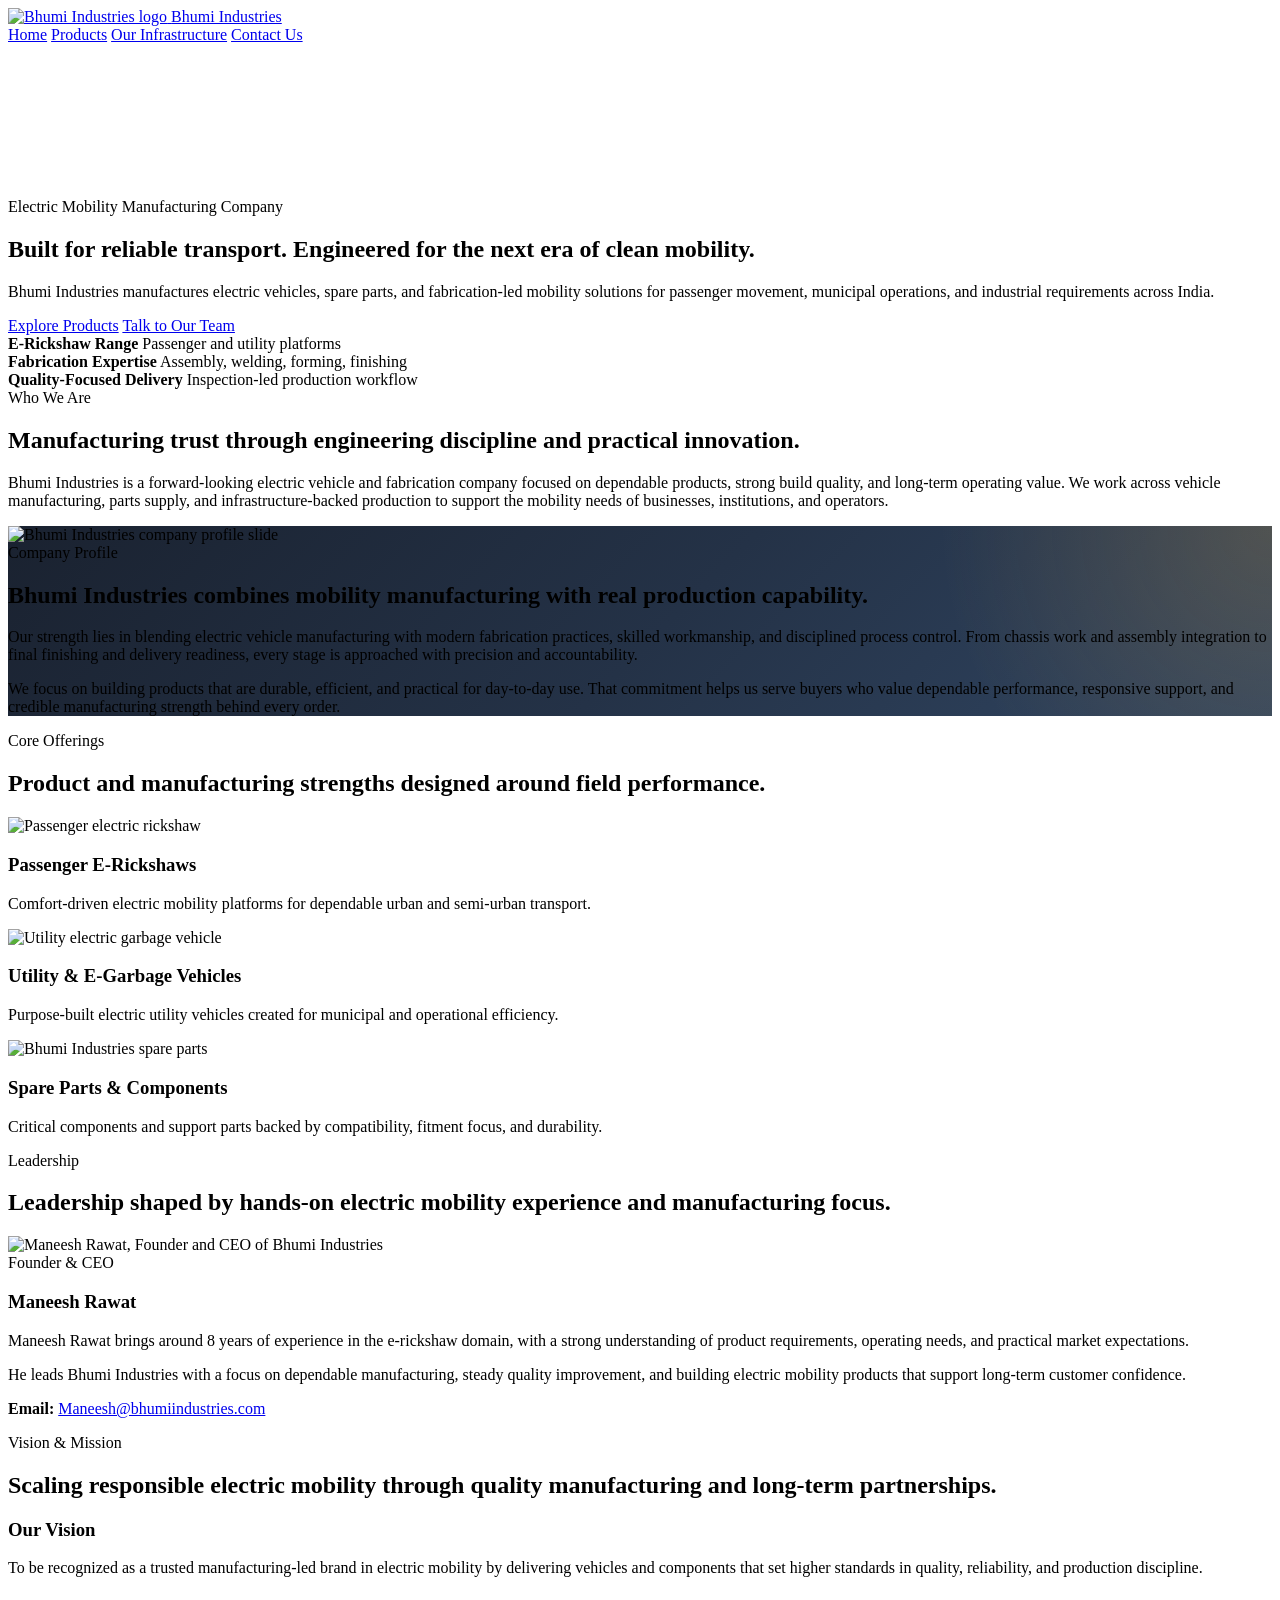
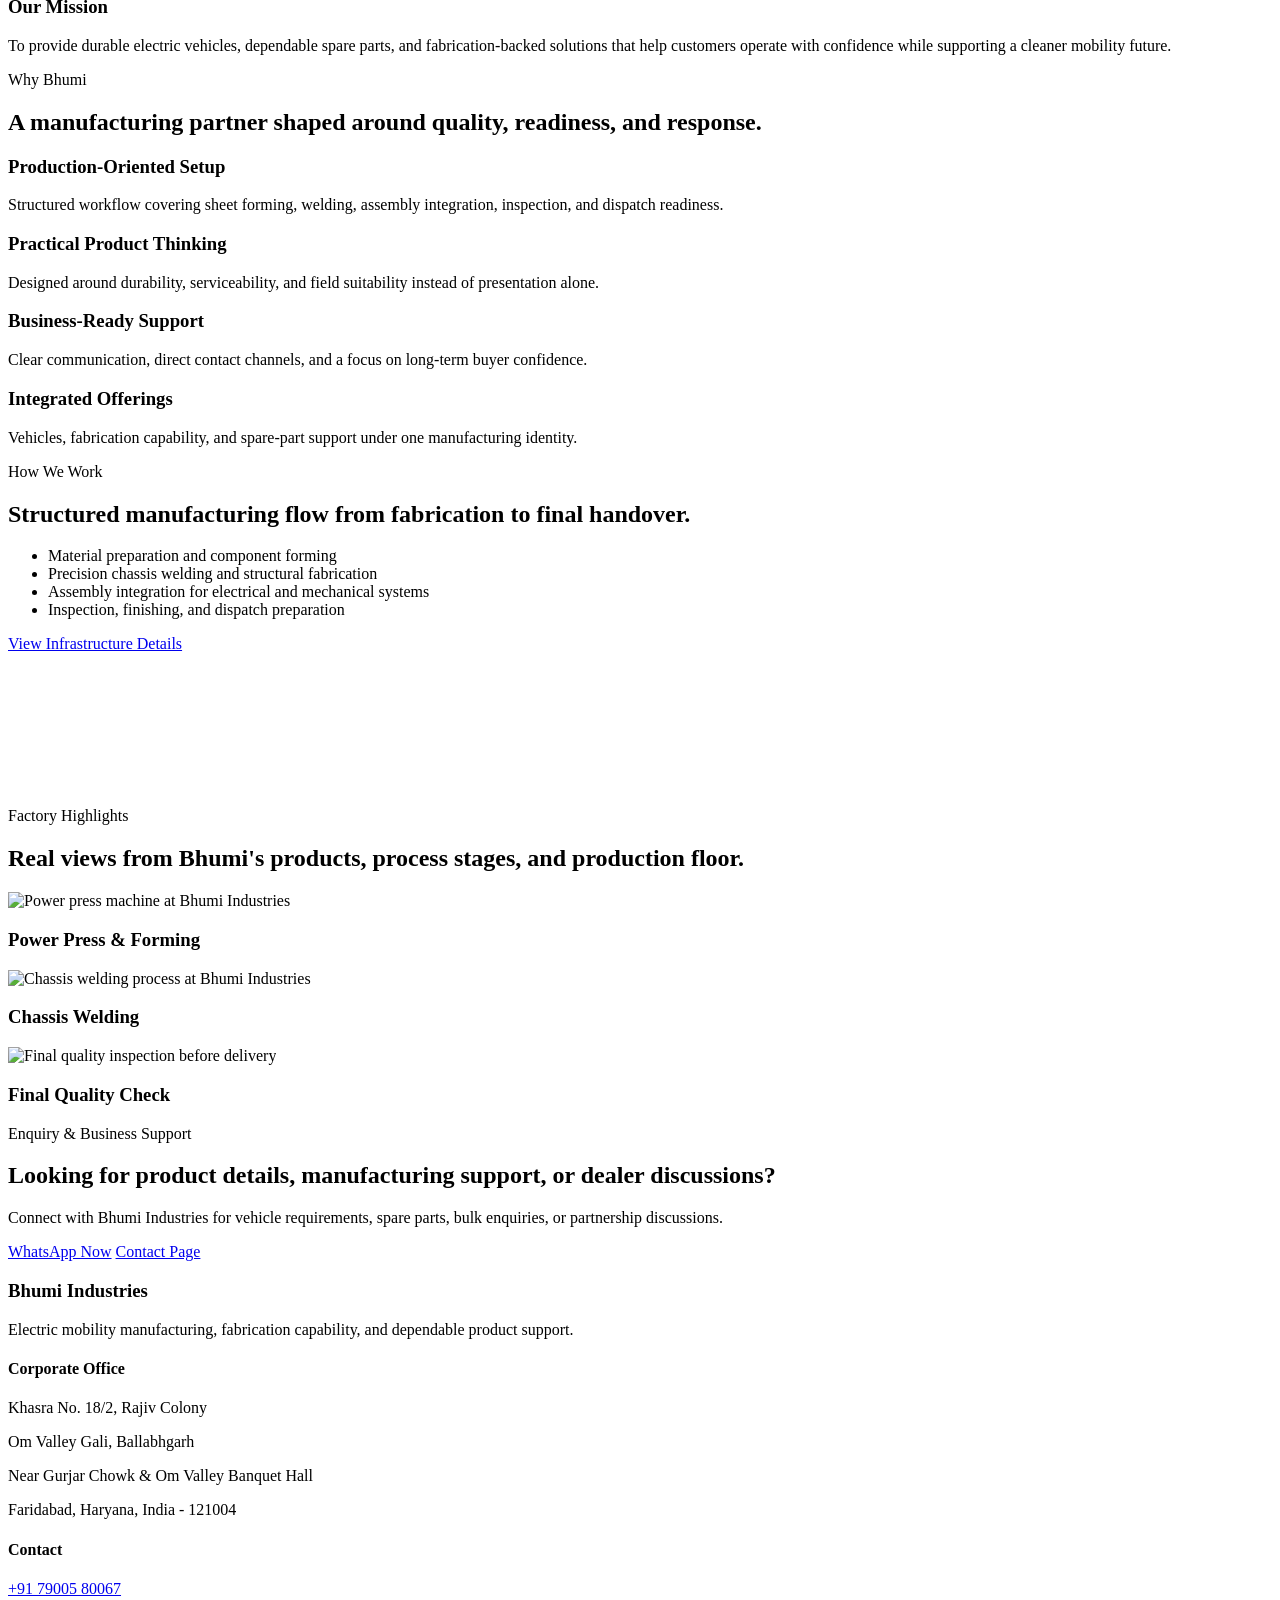
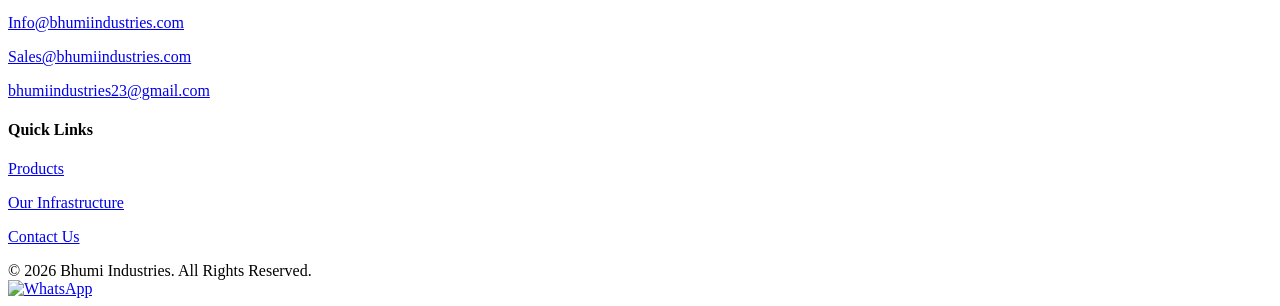
==== index.html @ a20eca70 "Add files via upload" ====
<!DOCTYPE html>
<html lang="en">
<head>
  <meta charset="UTF-8">
  <meta name="viewport" content="width=device-width, initial-scale=1.0">
  <meta name="description" content="Bhumi Industries manufactures electric vehicles, spare parts, fabricated assemblies, and mobility solutions backed by real production capability and infrastructure.">
  <title>Bhumi Industries | Electric Mobility & Manufacturing</title>
  <link rel="stylesheet" href="CSS/site.css">
</head>
<body>
  <header class="site-header">
    <div class="container nav-shell">
      <a class="brand" href="index.html">
        <img src="Images/logo.png" alt="Bhumi Industries logo">
        <span>Bhumi Industries</span>
      </a>
      <nav class="site-nav">
        <a class="active" href="index.html">Home</a>
        <a href="products.html">Products</a>
        <a href="Infrastructure.html">Our Infrastructure</a>
        <a href="contact.html">Contact Us</a>
      </nav>
    </div>
  </header>

  <main>
    <section class="hero-panel">
      <video class="hero-banner-video" autoplay muted loop playsinline>
        <source src="Videos/banner.mp4" type="video/mp4">
      </video>
      <div class="hero-overlay"></div>
      <div class="container hero-grid hero-grid-banner">
        <div class="hero-copy">
          <span class="eyebrow">Electric Mobility Manufacturing Company</span>
          <h1>Built for reliable transport. Engineered for the next era of clean mobility.</h1>
          <p>
            Bhumi Industries manufactures electric vehicles, spare parts, and fabrication-led mobility solutions for passenger movement, municipal operations, and industrial requirements across India.
          </p>
          <div class="hero-actions">
            <a class="btn btn-primary" href="products.html">Explore Products</a>
            <a class="btn btn-secondary" href="contact.html">Talk to Our Team</a>
          </div>
          <div class="stat-row">
            <div class="stat-card">
              <strong>E-Rickshaw Range</strong>
              <span>Passenger and utility platforms</span>
            </div>
            <div class="stat-card">
              <strong>Fabrication Expertise</strong>
              <span>Assembly, welding, forming, finishing</span>
            </div>
            <div class="stat-card">
              <strong>Quality-Focused Delivery</strong>
              <span>Inspection-led production workflow</span>
            </div>
          </div>
        </div>
      </div>
    </section>

    <section class="section offerings-section">
      <div class="container intro-strip">
        <div>
          <span class="eyebrow">Who We Are</span>
          <h2>Manufacturing trust through engineering discipline and practical innovation.</h2>
        </div>
        <p>
          Bhumi Industries is a forward-looking electric vehicle and fabrication company focused on dependable products, strong build quality, and long-term operating value. We work across vehicle manufacturing, parts supply, and infrastructure-backed production to support the mobility needs of businesses, institutions, and operators.
        </p>
      </div>
    </section>

    <section class="section company-profile-section" style="background: radial-gradient(circle at top right, rgba(242, 169, 44, 0.18), transparent 26%), linear-gradient(135deg, #1a2230 0%, #243247 52%, #304561 100%);">
      <div class="container">
        <div class="combined-profile-card">
          <div class="combined-profile-media">
            <img src="Spare parts and Others/COMPANY PROFILE/Bhumi industries Company profile/Slide1.png" alt="Bhumi Industries company profile slide">
          </div>
          <div class="combined-profile-content">
            <span class="eyebrow">Company Profile</span>
            <h2>Bhumi Industries combines mobility manufacturing with real production capability.</h2>
            <p>
              Our strength lies in blending electric vehicle manufacturing with modern fabrication practices, skilled workmanship, and disciplined process control. From chassis work and assembly integration to final finishing and delivery readiness, every stage is approached with precision and accountability.
            </p>
            <p>
              We focus on building products that are durable, efficient, and practical for day-to-day use. That commitment helps us serve buyers who value dependable performance, responsive support, and credible manufacturing strength behind every order.
            </p>
          </div>
        </div>
      </div>
    </section>

    <section class="section">
      <div class="container">
        <div class="section-heading">
          <span class="eyebrow">Core Offerings</span>
          <h2>Product and manufacturing strengths designed around field performance.</h2>
        </div>
        <div class="feature-grid three-up">
          <article class="feature-card">
            <img src="Images/erickshaw1.jpeg" alt="Passenger electric rickshaw">
            <h3>Passenger E-Rickshaws</h3>
            <p>Comfort-driven electric mobility platforms for dependable urban and semi-urban transport.</p>
          </article>
          <article class="feature-card">
            <img src="Images/garbage.jpeg" alt="Utility electric garbage vehicle">
            <h3>Utility &amp; E-Garbage Vehicles</h3>
            <p>Purpose-built electric utility vehicles created for municipal and operational efficiency.</p>
          </article>
          <article class="feature-card">
            <img src="Images/parts.jpeg" alt="Bhumi Industries spare parts">
            <h3>Spare Parts &amp; Components</h3>
            <p>Critical components and support parts backed by compatibility, fitment focus, and durability.</p>
          </article>
        </div>
      </div>
    </section>

    <section class="section leadership-section">
      <div class="container">
        <div class="section-heading narrow">
          <span class="eyebrow">Leadership</span>
          <h2>Leadership shaped by hands-on electric mobility experience and manufacturing focus.</h2>
        </div>
        <article class="leader-card">
          <div class="leader-photo">
            <img src="Photos/maneesh-rawat.jpeg" alt="Maneesh Rawat, Founder and CEO of Bhumi Industries">
          </div>
          <div class="leader-content">
            <span class="eyebrow">Founder &amp; CEO</span>
            <h3>Maneesh Rawat</h3>
            <p>Maneesh Rawat brings around 8 years of experience in the e-rickshaw domain, with a strong understanding of product requirements, operating needs, and practical market expectations.</p>
            <p>He leads Bhumi Industries with a focus on dependable manufacturing, steady quality improvement, and building electric mobility products that support long-term customer confidence.</p>
              <p><strong>Email:</strong> <a href="mailto:Maneesh@bhumiindustries.com">Maneesh@bhumiindustries.com</a></p>
          </div>
        </article>
      </div>
    </section>

    <section class="section dark-band">
      <div class="container">
        <div class="section-heading narrow light">
          <span class="eyebrow">Vision &amp; Mission</span>
          <h2>Scaling responsible electric mobility through quality manufacturing and long-term partnerships.</h2>
        </div>
        <div class="dual-card-grid">
          <article class="info-card light-card">
            <h3>Our Vision</h3>
            <p>To be recognized as a trusted manufacturing-led brand in electric mobility by delivering vehicles and components that set higher standards in quality, reliability, and production discipline.</p>
          </article>
          <article class="info-card light-card">
            <h3>Our Mission</h3>
            <p>To provide durable electric vehicles, dependable spare parts, and fabrication-backed solutions that help customers operate with confidence while supporting a cleaner mobility future.</p>
          </article>
        </div>
      </div>
    </section>

    <section class="section soft why-bhumi-section">
      <div class="container">
        <div class="section-heading">
          <span class="eyebrow">Why Bhumi</span>
          <h2>A manufacturing partner shaped around quality, readiness, and response.</h2>
        </div>
        <div class="feature-grid">
          <article class="info-card">
            <h3>Production-Oriented Setup</h3>
            <p>Structured workflow covering sheet forming, welding, assembly integration, inspection, and dispatch readiness.</p>
          </article>
          <article class="info-card">
            <h3>Practical Product Thinking</h3>
            <p>Designed around durability, serviceability, and field suitability instead of presentation alone.</p>
          </article>
          <article class="info-card">
            <h3>Business-Ready Support</h3>
            <p>Clear communication, direct contact channels, and a focus on long-term buyer confidence.</p>
          </article>
          <article class="info-card">
            <h3>Integrated Offerings</h3>
            <p>Vehicles, fabrication capability, and spare-part support under one manufacturing identity.</p>
          </article>
        </div>
      </div>
    </section>

    <section class="section workflow-section">
      <div class="container process-shell">
        <div class="content-card">
          <span class="eyebrow">How We Work</span>
          <h2>Structured manufacturing flow from fabrication to final handover.</h2>
          <ul class="process-list">
            <li>Material preparation and component forming</li>
            <li>Precision chassis welding and structural fabrication</li>
            <li>Assembly integration for electrical and mechanical systems</li>
            <li>Inspection, finishing, and dispatch preparation</li>
          </ul>
          <a class="text-link" href="Infrastructure.html">View Infrastructure Details</a>
        </div>
        <div class="media-card">
          <video autoplay muted loop playsinline>
            <source src="Videos/factory.mp4" type="video/mp4">
          </video>
        </div>
      </div>
    </section>

    <section class="section soft factory-highlights-section">
      <div class="container">
        <div class="section-heading">
          <span class="eyebrow">Factory Highlights</span>
          <h2>Real views from Bhumi's products, process stages, and production floor.</h2>
        </div>
        <div class="feature-grid three-up">
          <article class="feature-card media-only-card">
            <img src="Images/Power Press.PNG" alt="Power press machine at Bhumi Industries">
            <h3>Power Press &amp; Forming</h3>
          </article>
          <article class="feature-card media-only-card">
            <img src="Images/Chassis Welding1.png" alt="Chassis welding process at Bhumi Industries">
            <h3>Chassis Welding</h3>
          </article>
          <article class="feature-card media-only-card">
            <img src="Images/Final Quality check before delivery.PNG" alt="Final quality inspection before delivery">
            <h3>Final Quality Check</h3>
          </article>
        </div>
      </div>
    </section>

    <section class="section cta-panel">
      <div class="container cta-shell">
        <div>
          <span class="eyebrow">Enquiry &amp; Business Support</span>
          <h2>Looking for product details, manufacturing support, or dealer discussions?</h2>
          <p>Connect with Bhumi Industries for vehicle requirements, spare parts, bulk enquiries, or partnership discussions.</p>
        </div>
        <div class="cta-actions">
          <a class="btn btn-primary" href="https://api.whatsapp.com/send?phone=917900580067" target="_blank">WhatsApp Now</a>
          <a class="btn btn-secondary" href="contact.html">Contact Page</a>
        </div>
      </div>
    </section>
  </main>

  <footer class="site-footer">
    <div class="container footer-grid">
      <div>
        <h3>Bhumi Industries</h3>
        <p>Electric mobility manufacturing, fabrication capability, and dependable product support.</p>
      </div>
      <div>
        <h4>Corporate Office</h4>
        <p>Khasra No. 18/2, Rajiv Colony</p>
        <p>Om Valley Gali, Ballabhgarh</p>
        <p>Near Gurjar Chowk &amp; Om Valley Banquet Hall</p>
        <p>Faridabad, Haryana, India - 121004</p>
      </div>
      <div>
        <h4>Contact</h4>
        <p><a href="tel:+917900580067">+91 79005 80067</a></p>
        <p><a href="mailto:Info@bhumiindustries.com">Info@bhumiindustries.com</a></p>
        <p><a href="mailto:Sales@bhumiindustries.com">Sales@bhumiindustries.com</a></p>
        <p><a href="mailto:bhumiindustries23@gmail.com">bhumiindustries23@gmail.com</a></p>
      </div>
      <div>
        <h4>Quick Links</h4>
        <p><a href="products.html">Products</a></p>
        <p><a href="Infrastructure.html">Our Infrastructure</a></p>
        <p><a href="contact.html">Contact Us</a></p>
      </div>
    </div>
    <div class="footer-bottom">&copy; 2026 Bhumi Industries. All Rights Reserved.</div>
  </footer>

  <a href="https://api.whatsapp.com/send?phone=917900580067" class="whatsapp-float" target="_blank">
    <img src="Images/whatsapp_icon.png" alt="WhatsApp">
  </a>
</body>
</html>
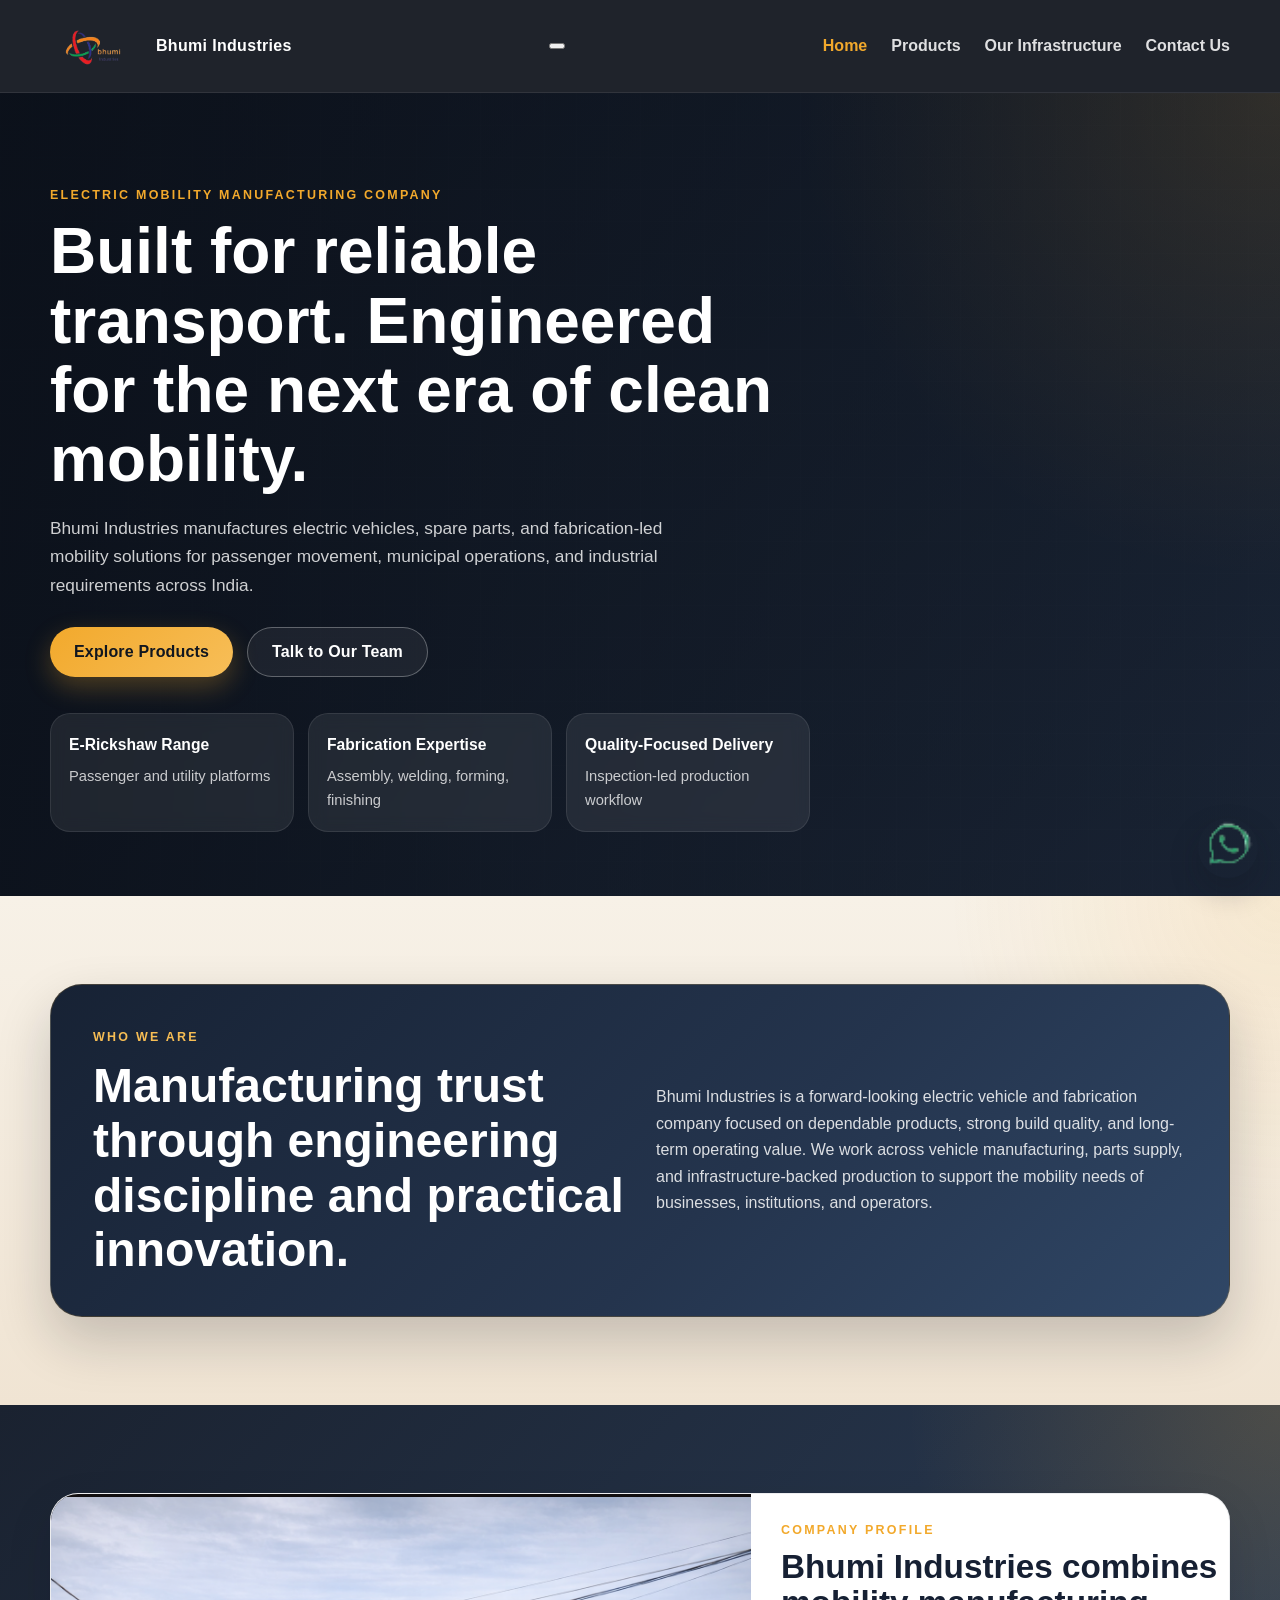
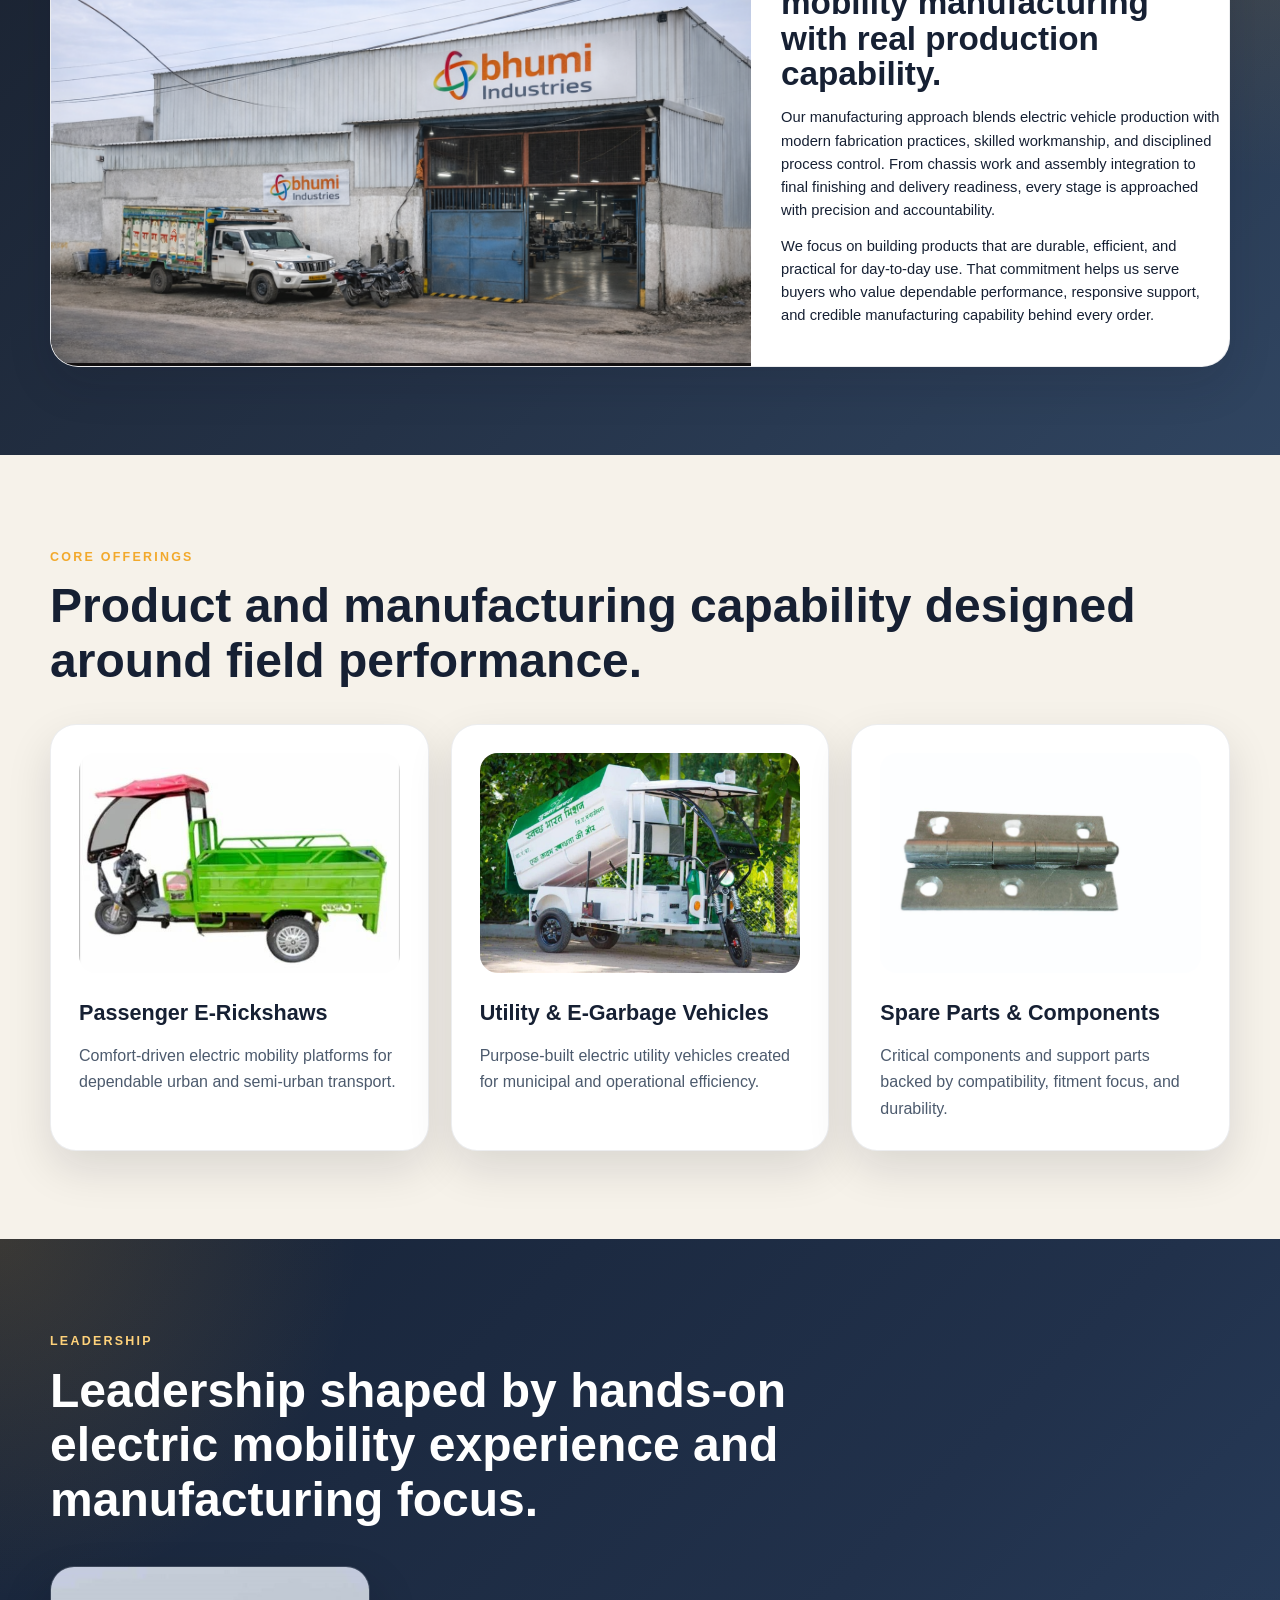
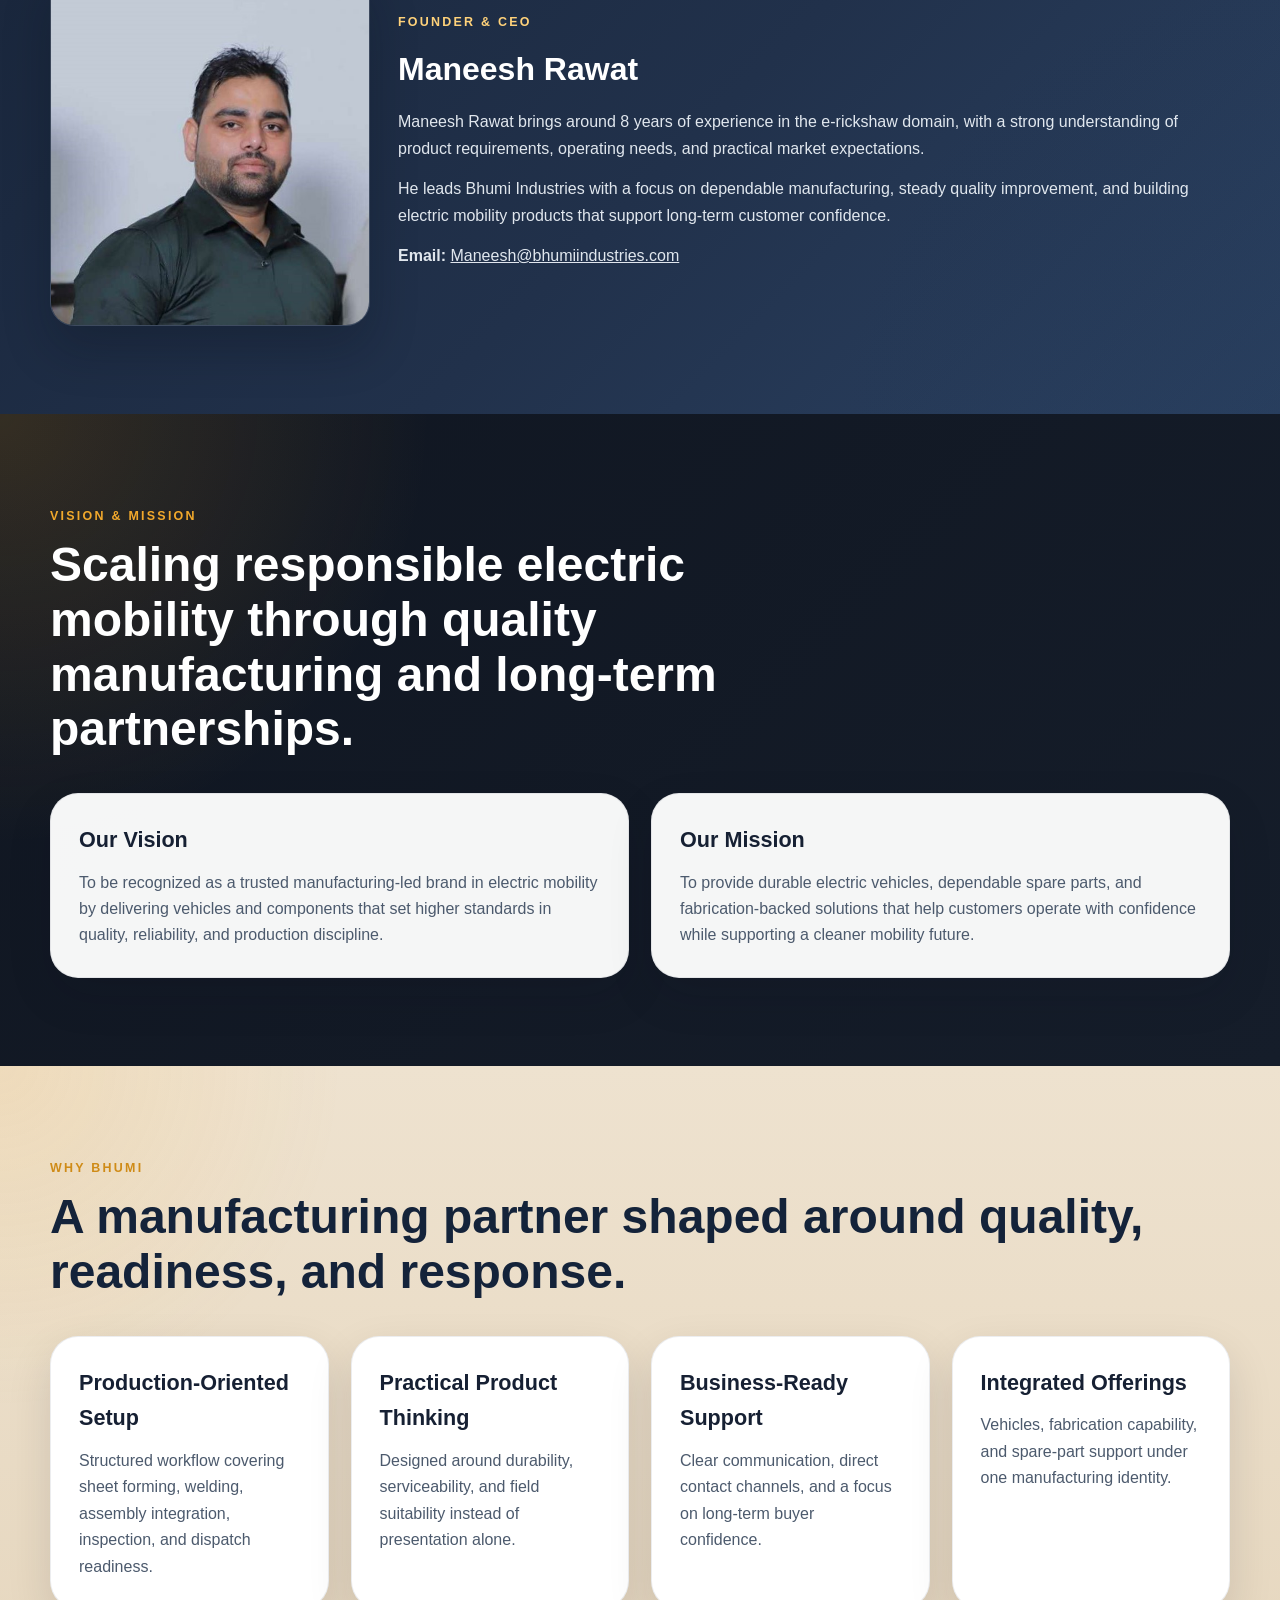
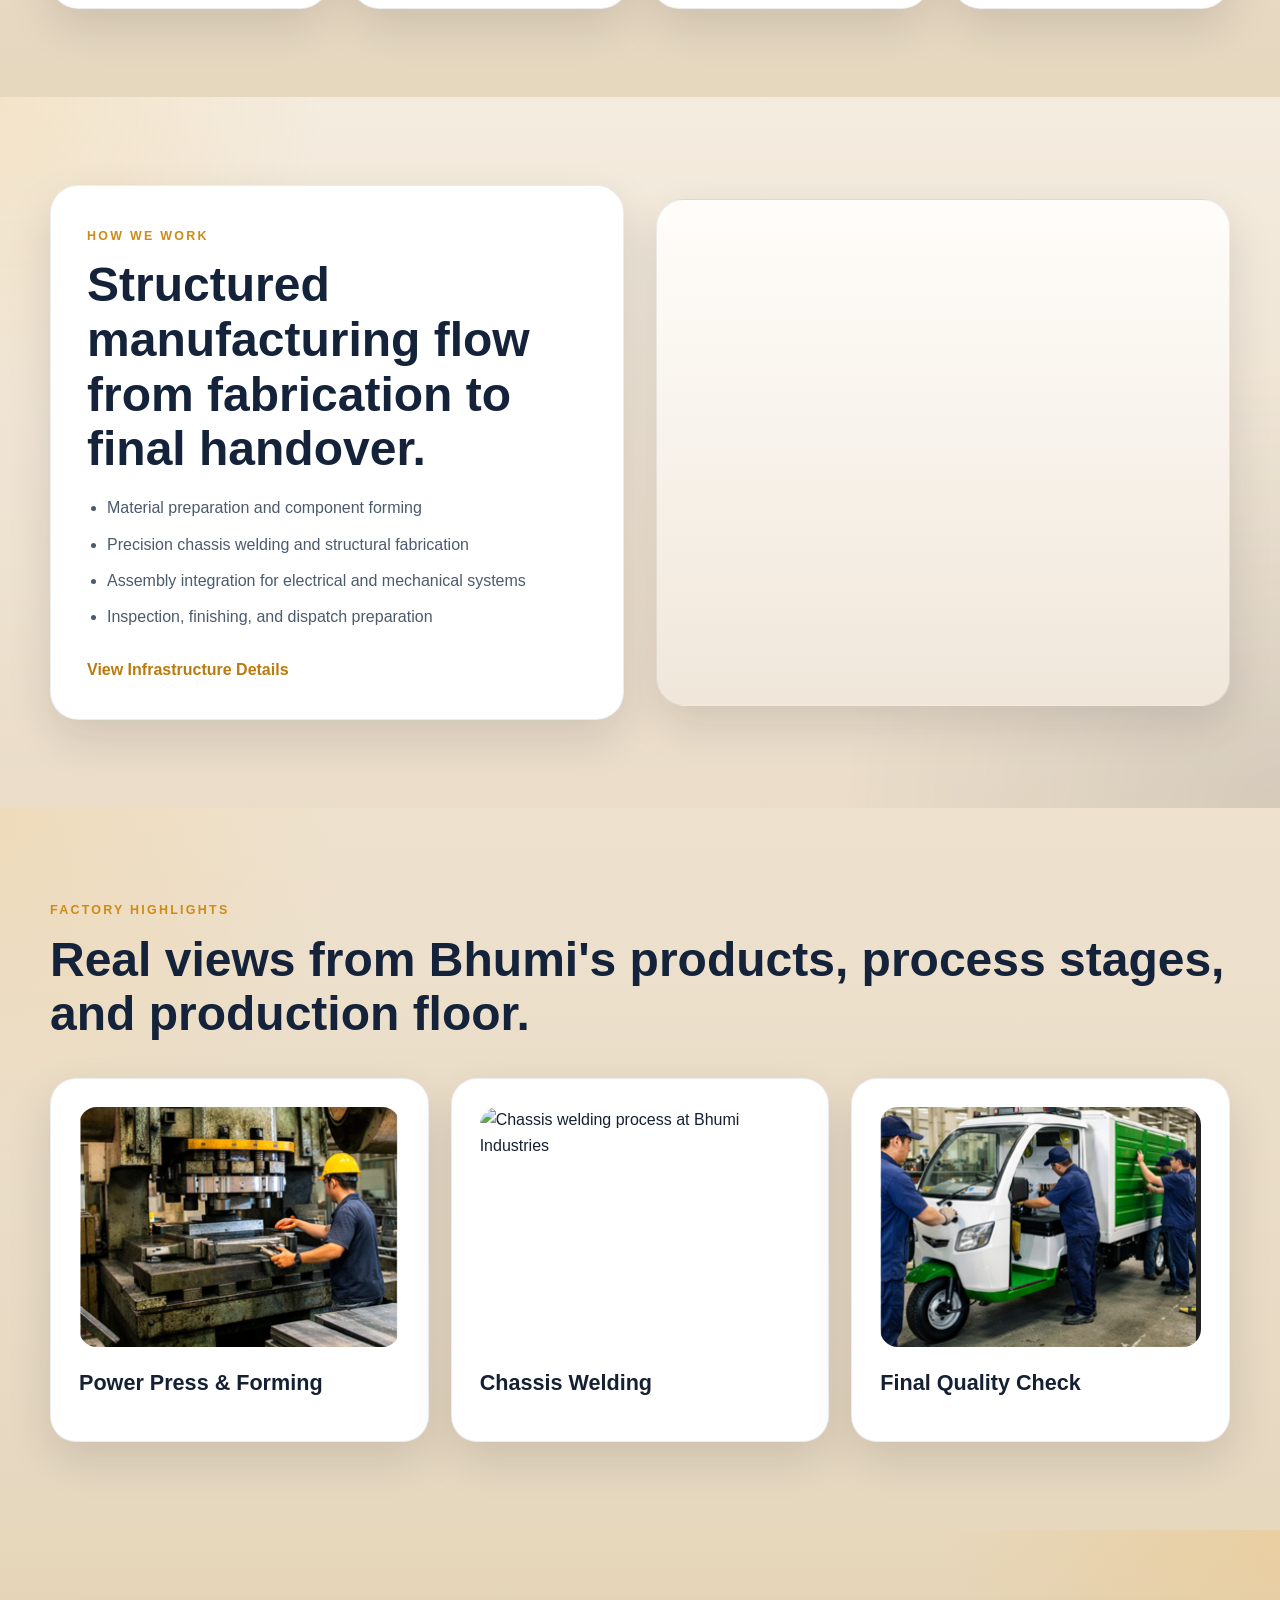
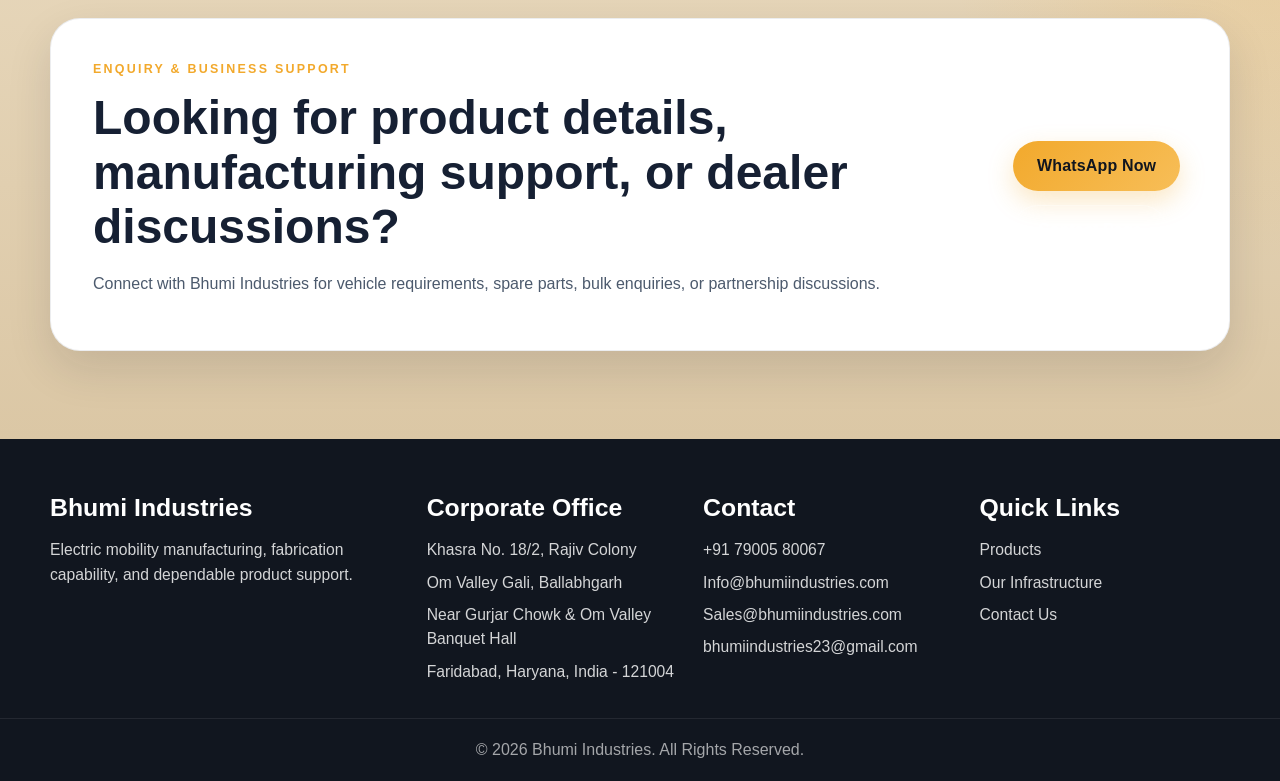
==== commit 5a89da28: "Update index.html Trigger fresh Pages deploy" ====
--- a/index.html
+++ b/index.html
@@ -6,6 +6,7 @@
   <meta name="description" content="Bhumi Industries manufactures electric vehicles, spare parts, fabricated assemblies, and mobility solutions backed by real production capability and infrastructure.">
   <title>Bhumi Industries | Electric Mobility & Manufacturing</title>
   <link rel="stylesheet" href="CSS/site.css">
+  <script src="JS/main.js" defer></script>
 </head>
 <body>
   <header class="site-header">
@@ -14,6 +15,11 @@
         <img src="Images/logo.png" alt="Bhumi Industries logo">
         <span>Bhumi Industries</span>
       </a>
+      <button class="nav-toggle" type="button" aria-label="Toggle navigation" aria-expanded="false" data-nav-toggle>
+        <span></span>
+        <span></span>
+        <span></span>
+      </button>
       <nav class="site-nav">
         <a class="active" href="index.html">Home</a>
         <a href="products.html">Products</a>
@@ -80,10 +86,10 @@
             <span class="eyebrow">Company Profile</span>
             <h2>Bhumi Industries combines mobility manufacturing with real production capability.</h2>
             <p>
-              Our strength lies in blending electric vehicle manufacturing with modern fabrication practices, skilled workmanship, and disciplined process control. From chassis work and assembly integration to final finishing and delivery readiness, every stage is approached with precision and accountability.
+              Our manufacturing approach blends electric vehicle production with modern fabrication practices, skilled workmanship, and disciplined process control. From chassis work and assembly integration to final finishing and delivery readiness, every stage is approached with precision and accountability.
             </p>
             <p>
-              We focus on building products that are durable, efficient, and practical for day-to-day use. That commitment helps us serve buyers who value dependable performance, responsive support, and credible manufacturing strength behind every order.
+              We focus on building products that are durable, efficient, and practical for day-to-day use. That commitment helps us serve buyers who value dependable performance, responsive support, and credible manufacturing capability behind every order.
             </p>
           </div>
         </div>
@@ -94,9 +100,9 @@
       <div class="container">
         <div class="section-heading">
           <span class="eyebrow">Core Offerings</span>
-          <h2>Product and manufacturing strengths designed around field performance.</h2>
-        </div>
-        <div class="feature-grid three-up">
+          <h2>Product and manufacturing capability designed around field performance.</h2>
+        </div>
+        <div class="feature-grid three-up" data-lightbox>
           <article class="feature-card">
             <img src="Images/erickshaw1.jpeg" alt="Passenger electric rickshaw">
             <h3>Passenger E-Rickshaws</h3>
@@ -210,7 +216,7 @@
           <span class="eyebrow">Factory Highlights</span>
           <h2>Real views from Bhumi's products, process stages, and production floor.</h2>
         </div>
-        <div class="feature-grid three-up">
+        <div class="feature-grid three-up" data-lightbox>
           <article class="feature-card media-only-card">
             <img src="Images/Power Press.PNG" alt="Power press machine at Bhumi Industries">
             <h3>Power Press &amp; Forming</h3>
@@ -242,6 +248,7 @@
     </section>
   </main>
 
+  
   <footer class="site-footer">
     <div class="container footer-grid">
       <div>
--- a/CSS/site.css
+++ b/CSS/site.css
@@ -0,0 +1,1444 @@
+:root {
+  --bg: #f6f2ea;
+  --surface: #ffffff;
+  --surface-soft: #efe6d8;
+  --ink: #162033;
+  --text: #4c5a6d;
+  --line: rgba(22, 32, 51, 0.08);
+  --brand: #f2a92c;
+  --brand-deep: #bb7a0d;
+  --dark: #11161f;
+  --shadow: 0 18px 45px rgba(15, 20, 32, 0.12);
+}
+
+* {
+  box-sizing: border-box;
+}
+
+html {
+  scroll-behavior: smooth;
+}
+
+body {
+  margin: 0;
+  font-family: "Segoe UI", Arial, sans-serif;
+  background: var(--bg);
+  color: var(--ink);
+  line-height: 1.65;
+}
+
+img {
+  max-width: 100%;
+  display: block;
+}
+
+a {
+  color: inherit;
+}
+
+.container {
+  width: min(1180px, calc(100% - 32px));
+  margin: 0 auto;
+}
+
+.site-header {
+  position: sticky;
+  top: 0;
+  z-index: 50;
+  background: rgba(17, 22, 31, 0.94);
+  backdrop-filter: blur(12px);
+  border-bottom: 1px solid rgba(255, 255, 255, 0.08);
+}
+
+.nav-shell {
+  display: flex;
+  align-items: center;
+  justify-content: space-between;
+  min-height: 92px;
+  gap: 24px;
+}
+
+.brand {
+  display: flex;
+  align-items: center;
+  gap: 14px;
+  text-decoration: none;
+  color: #fff;
+  font-weight: 700;
+  letter-spacing: 0.02em;
+}
+
+.brand img {
+  width: 92px;
+  height: auto;
+}
+
+.site-nav {
+  display: flex;
+  flex-wrap: wrap;
+  gap: 24px;
+}
+
+.site-nav a {
+  text-decoration: none;
+  color: rgba(255, 255, 255, 0.86);
+  font-weight: 600;
+  transition: color 0.2s ease;
+}
+
+.site-nav a:hover,
+.site-nav a.active {
+  color: var(--brand);
+}
+
+.hero-panel,
+.page-hero {
+  position: relative;
+  overflow: hidden;
+  background:
+    radial-gradient(circle at top right, rgba(242, 169, 44, 0.22), transparent 32%),
+    linear-gradient(135deg, #121926 0%, #1c2738 55%, #243248 100%);
+  color: #fff;
+}
+
+.hero-banner-video {
+  position: absolute;
+  inset: 0;
+  width: 100%;
+  height: 100%;
+  object-fit: cover;
+}
+
+.hero-overlay {
+  position: absolute;
+  inset: 0;
+  background: linear-gradient(90deg, rgba(10, 15, 24, 0.82) 0%, rgba(10, 15, 24, 0.58) 42%, rgba(10, 15, 24, 0.42) 100%);
+  z-index: 0;
+}
+
+.hero-panel::before,
+.page-hero::before {
+  content: "";
+  position: absolute;
+  inset: 0;
+  background:
+    linear-gradient(90deg, rgba(255, 255, 255, 0.04) 1px, transparent 1px),
+    linear-gradient(rgba(255, 255, 255, 0.04) 1px, transparent 1px);
+  background-size: 32px 32px;
+  opacity: 0.3;
+}
+
+.hero-grid,
+.page-hero-shell {
+  position: relative;
+  z-index: 1;
+}
+
+.hero-grid {
+  min-height: 720px;
+  padding: 88px 0 64px;
+  display: grid;
+  grid-template-columns: 1.1fr 0.9fr;
+  align-items: center;
+  gap: 48px;
+}
+
+.hero-grid-banner {
+  grid-template-columns: minmax(0, 760px);
+}
+
+.hero-copy h1,
+.page-hero h1 {
+  margin: 10px 0 20px;
+  font-size: clamp(2.4rem, 5vw, 4.3rem);
+  line-height: 1.08;
+}
+
+.hero-copy {
+  position: relative;
+  z-index: 2;
+}
+
+.hero-copy p,
+.page-hero p {
+  max-width: 670px;
+  font-size: 1.08rem;
+  color: rgba(255, 255, 255, 0.8);
+}
+
+.hero-visual {
+  justify-self: end;
+  width: min(100%, 500px);
+}
+
+.hero-actions,
+.cta-actions {
+  display: flex;
+  flex-wrap: wrap;
+  gap: 14px;
+  margin-top: 28px;
+}
+
+.btn {
+  display: inline-flex;
+  align-items: center;
+  justify-content: center;
+  min-height: 50px;
+  padding: 0 24px;
+  border-radius: 999px;
+  text-decoration: none;
+  font-weight: 700;
+  letter-spacing: 0.01em;
+  transition: transform 0.2s ease, box-shadow 0.2s ease;
+}
+
+.btn:hover {
+  transform: translateY(-2px);
+}
+
+.btn-primary {
+  background: linear-gradient(135deg, var(--brand) 0%, #f7be58 100%);
+  color: #11161f;
+  box-shadow: 0 10px 26px rgba(242, 169, 44, 0.28);
+}
+
+.btn-secondary {
+  border: 1px solid rgba(255, 255, 255, 0.3);
+  color: #fff;
+  background: rgba(255, 255, 255, 0.06);
+}
+
+.eyebrow {
+  display: inline-block;
+  font-size: 0.78rem;
+  letter-spacing: 0.18em;
+  text-transform: uppercase;
+  color: var(--brand);
+  font-weight: 800;
+}
+
+.stat-row {
+  display: grid;
+  grid-template-columns: repeat(3, 1fr);
+  gap: 14px;
+  margin-top: 36px;
+}
+
+.stat-card {
+  padding: 18px;
+  border-radius: 20px;
+  background: rgba(255, 255, 255, 0.08);
+  border: 1px solid rgba(255, 255, 255, 0.09);
+  backdrop-filter: blur(8px);
+  transition: transform 0.28s ease, box-shadow 0.28s ease, border-color 0.28s ease, background 0.28s ease;
+}
+
+.stat-card strong,
+.stat-card span {
+  display: block;
+}
+
+.stat-card strong {
+  margin-bottom: 6px;
+  font-size: 0.98rem;
+}
+
+.stat-card span {
+  color: rgba(255, 255, 255, 0.76);
+  font-size: 0.92rem;
+}
+
+.stat-card:hover {
+  transform: translateY(-10px) scale(1.02);
+  background: rgba(255, 255, 255, 0.14);
+  border-color: rgba(242, 169, 44, 0.45);
+  box-shadow: 0 18px 34px rgba(0, 0, 0, 0.24);
+}
+
+.section {
+  padding: 88px 0;
+}
+
+.section.soft {
+  background:
+    radial-gradient(circle at top left, rgba(242, 169, 44, 0.12), transparent 24%),
+    linear-gradient(180deg, #eee2cf 0%, #e6d7bf 100%);
+}
+
+.company-profile-section {
+  background:
+    radial-gradient(circle at top right, rgba(242, 169, 44, 0.18), transparent 26%),
+    linear-gradient(135deg, #1a2230 0%, #243247 52%, #304561 100%);
+}
+
+.infrastructure-overview-band {
+  background:
+    radial-gradient(circle at top left, rgba(242, 169, 44, 0.18), transparent 26%),
+    radial-gradient(circle at bottom right, rgba(22, 32, 51, 0.14), transparent 34%),
+    linear-gradient(180deg, #efe1c8 0%, #e7d6b9 100%);
+}
+
+.leadership-section {
+  background:
+    radial-gradient(circle at top left, rgba(242, 169, 44, 0.16), transparent 24%),
+    radial-gradient(circle at bottom right, rgba(27, 45, 71, 0.18), transparent 30%),
+    linear-gradient(135deg, #172337 0%, #21314b 58%, #2b4263 100%);
+}
+
+.leadership-section .section-heading .eyebrow {
+  color: #ffd27a;
+}
+
+.leadership-section .section-heading h2 {
+  color: #ffffff;
+}
+
+.leadership-section .section-heading {
+  margin-bottom: 30px;
+}
+
+.offerings-section {
+  background:
+    radial-gradient(circle at top right, rgba(242, 169, 44, 0.12), transparent 24%),
+    linear-gradient(180deg, #f7f1e7 0%, #f0e4d3 100%);
+}
+
+.why-bhumi-section {
+  background:
+    radial-gradient(circle at top left, rgba(33, 49, 75, 0.08), transparent 28%),
+    radial-gradient(circle at bottom right, rgba(242, 169, 44, 0.14), transparent 30%),
+    linear-gradient(180deg, #eadcc6 0%, #e1cfb3 100%);
+}
+
+.workflow-section {
+  background:
+    radial-gradient(circle at top left, rgba(242, 169, 44, 0.12), transparent 22%),
+    radial-gradient(circle at bottom right, rgba(27, 45, 71, 0.1), transparent 30%),
+    linear-gradient(180deg, #f4ecdf 0%, #eadcc8 100%);
+}
+
+.factory-highlights-section {
+  background:
+    radial-gradient(circle at top right, rgba(242, 169, 44, 0.14), transparent 24%),
+    radial-gradient(circle at bottom left, rgba(20, 32, 51, 0.1), transparent 26%),
+    linear-gradient(180deg, #e6d7bf 0%, #dbc8aa 100%);
+}
+
+.cta-panel {
+  background:
+    radial-gradient(circle at top right, rgba(242, 169, 44, 0.18), transparent 24%),
+    linear-gradient(180deg, #e7d7bb 0%, #dbc7a5 100%);
+}
+
+.offerings-section .section-heading h2,
+.why-bhumi-section .section-heading h2,
+.workflow-section .content-card h2,
+.factory-highlights-section .section-heading h2 {
+  color: #14233a;
+}
+
+.offerings-section .section-heading .eyebrow,
+.why-bhumi-section .section-heading .eyebrow,
+.factory-highlights-section .section-heading .eyebrow,
+.workflow-section .content-card .eyebrow {
+  color: #cf8b17;
+}
+
+.product-directory-section {
+  padding-top: 56px;
+  padding-bottom: 34px;
+}
+
+.catalog-bar {
+  display: flex;
+  align-items: center;
+  justify-content: space-between;
+  gap: 22px;
+  padding: 28px 30px;
+  border-radius: 28px;
+  background: var(--surface);
+  border: 1px solid var(--line);
+  box-shadow: var(--shadow);
+}
+
+.catalog-actions {
+  display: flex;
+  align-items: center;
+  gap: 14px;
+  flex-wrap: wrap;
+}
+
+.catalog-select {
+  min-width: 260px;
+  min-height: 50px;
+  padding: 0 16px;
+  border-radius: 999px;
+  border: 1px solid rgba(22, 32, 51, 0.15);
+  background: #fff;
+  color: var(--ink);
+  font: inherit;
+}
+
+.section-heading {
+  margin-bottom: 36px;
+}
+
+.section-heading.narrow {
+  max-width: 820px;
+}
+
+.section-heading.light h2,
+.section-heading.light p {
+  color: #fff;
+}
+
+.section h2 {
+  margin: 10px 0 0;
+  font-size: clamp(2rem, 4vw, 3rem);
+  line-height: 1.14;
+}
+
+.intro-strip,
+.split-card,
+.process-shell,
+.contact-grid {
+  display: grid;
+  grid-template-columns: 1fr 1fr;
+  gap: 32px;
+  align-items: center;
+}
+
+.intro-strip {
+  padding: 38px 42px;
+  border-radius: 32px;
+  background: linear-gradient(135deg, #172234 0%, #24344d 58%, #304766 100%);
+  box-shadow: 0 24px 54px rgba(16, 22, 31, 0.2);
+  border: 1px solid rgba(242, 169, 44, 0.18);
+}
+
+.intro-strip p {
+  color: rgba(255, 255, 255, 0.84);
+}
+
+.intro-strip h2 {
+  color: #ffffff;
+}
+
+.intro-strip .eyebrow {
+  color: #f6bd54;
+}
+
+.content-card,
+.media-card,
+.info-card,
+.showcase-card,
+.contact-card,
+.combined-profile-card {
+  border-radius: 28px;
+  background: var(--surface);
+  border: 1px solid var(--line);
+  box-shadow: var(--shadow);
+  overflow: hidden;
+  transition: transform 0.28s ease, box-shadow 0.28s ease, border-color 0.28s ease;
+}
+
+.content-card,
+.contact-card {
+  padding: 36px;
+}
+
+.infrastructure-intro-card {
+  max-width: 980px;
+  margin: 0 auto;
+  background:
+    radial-gradient(circle at top right, rgba(242, 169, 44, 0.18), transparent 24%),
+    linear-gradient(135deg, #142033 0%, #1d2d45 56%, #243754 100%);
+  border: 1px solid rgba(242, 169, 44, 0.24);
+  box-shadow: 0 28px 58px rgba(12, 18, 28, 0.2);
+}
+
+.infrastructure-intro-card .eyebrow {
+  color: #ffcf6b;
+  font-weight: 900;
+}
+
+.infrastructure-intro-card h2 {
+  color: #ffffff;
+  text-shadow: 0 2px 10px rgba(0, 0, 0, 0.18);
+  font-weight: 800;
+}
+
+.infrastructure-intro-card p {
+  color: #f8fbff;
+  font-weight: 500;
+  text-shadow: 0 1px 6px rgba(0, 0, 0, 0.12);
+}
+
+.combined-profile-card {
+  display: grid;
+  grid-template-columns: minmax(700px, 1.4fr) minmax(500px, 1fr);
+  align-items: stretch;
+  max-width: 1380px;
+  margin: 0 auto;
+}
+
+.combined-profile-media {
+  padding: 0;
+  background: #120f10;
+  display: flex;
+  align-items: center;
+  justify-content: center;
+}
+
+.combined-profile-media img {
+  width: 100%;
+  height: 100%;
+  min-height: 100%;
+  border-radius: 0;
+  object-fit: contain;
+  object-position: center;
+  transition: transform 0.5s ease;
+}
+
+.combined-profile-content {
+  padding: 26px 30px;
+  display: flex;
+  flex-direction: column;
+  justify-content: flex-start;
+  height: 100%;
+}
+
+.combined-profile-card {
+  min-height: 430px;
+}
+
+.combined-profile-content .eyebrow {
+  margin-bottom: 8px;
+}
+
+.combined-profile-content h2 {
+  margin: 0 0 14px;
+  font-size: clamp(1.75rem, 2.6vw, 2.7rem);
+  line-height: 1.08;
+}
+
+.combined-profile-content p {
+  margin: 0 0 12px;
+  font-size: 0.92rem;
+  line-height: 1.58;
+}
+
+.media-card {
+  padding: 18px;
+  background: linear-gradient(180deg, #fffdfa 0%, #f0e7da 100%);
+}
+
+.media-card img,
+.media-card video {
+  width: 100%;
+  height: 460px;
+  min-height: 460px;
+  border-radius: 20px;
+  object-fit: cover;
+  transition: transform 0.5s ease;
+}
+
+.split-card {
+  grid-template-columns: minmax(320px, 1fr) minmax(420px, 1fr);
+  align-items: stretch;
+}
+
+.split-card .media-card,
+.split-card .content-card {
+  height: 100%;
+}
+
+.split-card .content-card {
+  display: flex;
+  flex-direction: column;
+  justify-content: center;
+}
+
+.feature-grid {
+  display: grid;
+  grid-template-columns: repeat(4, 1fr);
+  gap: 22px;
+}
+
+.feature-grid.three-up {
+  grid-template-columns: repeat(3, 1fr);
+}
+
+.feature-card {
+  display: flex;
+  flex-direction: column;
+  height: 100%;
+  padding: 28px;
+  border-radius: 26px;
+  background: var(--surface);
+  border: 1px solid var(--line);
+  box-shadow: var(--shadow);
+  overflow: hidden;
+  transition: transform 0.28s ease, box-shadow 0.28s ease, border-color 0.28s ease;
+}
+
+.feature-card img {
+  width: 100%;
+  max-width: none;
+  height: 220px;
+  margin-bottom: 22px;
+  border-radius: 18px;
+  object-fit: cover;
+  transition: transform 0.5s ease;
+}
+
+.media-only-card img,
+.media-only-card video {
+  width: 100%;
+  max-width: none;
+  height: 240px;
+  margin-bottom: 18px;
+  border-radius: 18px;
+  object-fit: cover;
+  transition: transform 0.5s ease;
+}
+
+.feature-card h3,
+.info-card h3,
+.showcase-card h3,
+.contact-card h2 {
+  margin: 0 0 12px;
+  font-size: 1.35rem;
+}
+
+.feature-card p,
+.info-card p,
+.showcase-card p,
+.content-card p,
+.contact-card p {
+  margin: 0;
+  color: var(--text);
+}
+
+.info-card {
+  padding: 28px;
+}
+
+.dark-band {
+  background:
+    radial-gradient(circle at top left, rgba(242, 169, 44, 0.16), transparent 30%),
+    linear-gradient(135deg, #101621 0%, #151d2a 100%);
+}
+
+.dual-card-grid {
+  display: grid;
+  grid-template-columns: repeat(2, 1fr);
+  gap: 22px;
+}
+
+.light-card {
+  background: rgba(255, 255, 255, 0.96);
+}
+
+.process-list,
+.showcase-card ul,
+.contact-list {
+  margin: 18px 0 0;
+  padding-left: 20px;
+  color: var(--text);
+}
+
+.process-list li,
+.showcase-card li,
+.contact-list li {
+  margin-bottom: 10px;
+}
+
+.text-link {
+  display: inline-block;
+  margin-top: 16px;
+  color: var(--brand-deep);
+  font-weight: 700;
+  text-decoration: none;
+}
+
+.product-showcase {
+  display: grid;
+  gap: 22px;
+}
+
+.detail-grid {
+  display: grid;
+  gap: 18px;
+}
+
+.detail-card {
+  border-radius: 28px;
+  background: var(--surface);
+  border: 1px solid var(--line);
+  box-shadow: var(--shadow);
+  overflow: hidden;
+}
+
+.detail-card summary {
+  list-style: none;
+  display: grid;
+  grid-template-columns: 240px 1fr;
+  gap: 24px;
+  align-items: center;
+  padding: 24px;
+  cursor: pointer;
+}
+
+.detail-card summary::-webkit-details-marker {
+  display: none;
+}
+
+.detail-card summary img,
+.detail-card summary video {
+  width: 100%;
+  height: 180px;
+  border-radius: 18px;
+  object-fit: cover;
+}
+
+.detail-card summary h3 {
+  margin: 0 0 10px;
+  font-size: 1.5rem;
+}
+
+.detail-card summary p {
+  margin: 0;
+  color: var(--text);
+}
+
+.detail-body {
+  padding: 0 24px 24px 288px;
+}
+
+.detail-body ul {
+  margin: 0;
+  padding-left: 18px;
+  color: var(--text);
+}
+
+.detail-body li + li {
+  margin-top: 8px;
+}
+
+.gallery-grid {
+  display: grid;
+  grid-template-columns: repeat(4, 1fr);
+  gap: 20px;
+}
+
+.gallery-grid.compact {
+  grid-template-columns: repeat(4, 1fr);
+}
+
+.gallery-card {
+  border-radius: 24px;
+  background: var(--surface);
+  border: 1px solid var(--line);
+  box-shadow: var(--shadow);
+  overflow: hidden;
+  transition: transform 0.28s ease, box-shadow 0.28s ease, border-color 0.28s ease;
+}
+
+.gallery-card img,
+.gallery-card video {
+  width: 100%;
+  height: 220px;
+  display: block;
+  object-fit: cover;
+  transition: transform 0.5s ease;
+}
+
+.gallery-card h3 {
+  margin: 0;
+  padding: 16px 18px 18px;
+  font-size: 1rem;
+}
+
+.category-card {
+  display: flex;
+  flex-direction: column;
+  height: 100%;
+}
+
+.category-card-body {
+  padding: 18px 18px 22px;
+}
+
+.category-card-body h3 {
+  padding: 0;
+  margin: 0 0 10px;
+  font-size: 1.2rem;
+}
+
+.category-card-body p {
+  margin: 0 0 12px;
+  color: var(--text);
+}
+
+.gallery-card:hover {
+  transform: translateY(-8px);
+  border-color: rgba(242, 169, 44, 0.35);
+  box-shadow: 0 24px 54px rgba(15, 20, 32, 0.18);
+}
+
+.gallery-card:hover img,
+.gallery-card:hover video {
+  transform: scale(1.05);
+}
+
+.infra-machine-grid {
+  display: grid;
+  grid-template-columns: repeat(4, 1fr);
+  gap: 22px;
+  align-items: start;
+}
+
+.machine-card {
+  display: flex;
+  flex-direction: column;
+  padding: 24px;
+  min-height: 520px;
+  border-radius: 28px;
+  background: var(--surface);
+  border: 1px solid var(--line);
+  box-shadow: var(--shadow);
+  align-self: start;
+  transition: transform 0.28s ease, box-shadow 0.28s ease, border-color 0.28s ease;
+}
+
+.machine-card img {
+  width: 100%;
+  height: 210px;
+  margin-bottom: 18px;
+  border-radius: 20px;
+  object-fit: cover;
+  transition: transform 0.5s ease;
+}
+
+.machine-card h3 {
+  margin: 0 0 12px;
+  font-size: 1.28rem;
+}
+
+.machine-card p {
+  margin: 0;
+  color: var(--text);
+}
+
+.machine-card .machine-points {
+  margin-top: auto;
+}
+
+.machine-points {
+  max-height: 0;
+  overflow: hidden;
+  opacity: 0;
+  margin-top: 0;
+  transition: max-height 0.32s ease, opacity 0.24s ease, margin-top 0.24s ease;
+}
+
+.machine-points ul {
+  margin: 0;
+  padding-left: 18px;
+  color: var(--text);
+}
+
+.machine-points li + li {
+  margin-top: 8px;
+}
+
+.machine-card:hover .machine-points,
+.machine-card:focus-within .machine-points,
+.machine-card.is-active .machine-points {
+  max-height: 220px;
+  opacity: 1;
+  margin-top: 18px;
+}
+
+.machine-card:hover,
+.facility-detail-card:hover {
+  transform: translateY(-8px);
+  border-color: rgba(242, 169, 44, 0.35);
+  box-shadow: 0 24px 54px rgba(15, 20, 32, 0.18);
+}
+
+.machine-card:hover img,
+.facility-detail-card:hover img {
+  transform: scale(1.05);
+}
+
+.facility-detail-grid {
+  display: grid;
+  grid-template-columns: repeat(2, 1fr);
+  gap: 22px;
+}
+
+.facility-detail-card {
+  display: grid;
+  grid-template-columns: 260px 1fr;
+  gap: 24px;
+  align-items: center;
+  padding: 22px;
+  border-radius: 28px;
+  background: var(--surface);
+  border: 1px solid var(--line);
+  box-shadow: var(--shadow);
+  transition: transform 0.28s ease, box-shadow 0.28s ease, border-color 0.28s ease;
+}
+
+.facility-detail-card img {
+  width: 100%;
+  height: 220px;
+  border-radius: 20px;
+  object-fit: cover;
+  transition: transform 0.5s ease;
+}
+
+.facility-detail-card h3 {
+  margin: 0 0 10px;
+  font-size: 1.36rem;
+}
+
+.facility-detail-card p {
+  margin: 0;
+  color: var(--text);
+}
+
+.leader-card {
+  display: grid;
+  grid-template-columns: 320px 1fr;
+  gap: 28px;
+  align-items: center;
+  padding: 8px 0 0;
+  background: transparent !important;
+  border: 0 !important;
+  box-shadow: none !important;
+  border-radius: 0 !important;
+}
+
+.leader-photo img {
+  width: 100%;
+  height: 360px;
+  border-radius: 24px;
+  object-fit: cover;
+  border: 1px solid rgba(255, 255, 255, 0.14);
+  box-shadow: 0 24px 48px rgba(8, 13, 22, 0.24);
+  transition: transform 0.5s ease;
+}
+
+.leader-content .eyebrow {
+  color: #ffd27a;
+}
+
+.leader-content h3 {
+  margin: 8px 0 14px;
+  font-size: 2rem;
+  color: #ffffff;
+}
+
+.leader-content p {
+  margin: 0 0 14px;
+  color: rgba(241, 246, 252, 0.92);
+}
+
+.leader-card:hover img {
+  transform: scale(1.04);
+}
+
+.category-cluster + .category-cluster {
+  margin-top: 38px;
+}
+
+.mini-heading {
+  margin-bottom: 18px;
+}
+
+.mini-heading h3 {
+  margin: 0 0 6px;
+  font-size: 1.35rem;
+}
+
+.mini-heading p {
+  margin: 0;
+  color: var(--text);
+}
+
+.showcase-card {
+  display: grid;
+  grid-template-columns: 280px 1fr;
+  gap: 28px;
+  padding: 26px;
+}
+
+.showcase-card img {
+  width: 100%;
+  height: 100%;
+  min-height: 250px;
+  border-radius: 20px;
+  background: linear-gradient(180deg, #faf5ea 0%, #eee3cf 100%);
+  object-fit: cover;
+  transition: transform 0.5s ease;
+}
+
+.cta-shell {
+  display: flex;
+  align-items: center;
+  justify-content: space-between;
+  gap: 26px;
+  padding: 36px 42px;
+  background: var(--surface);
+  border-radius: 30px;
+  border: 1px solid var(--line);
+  box-shadow: var(--shadow);
+}
+
+.cta-shell p {
+  color: var(--text);
+}
+
+.site-footer {
+  background: #11161f;
+  color: rgba(255, 255, 255, 0.82);
+  padding-top: 54px;
+}
+
+.footer-grid {
+  display: grid;
+  grid-template-columns: 1.4fr 1fr 1fr 1fr;
+  gap: 26px;
+}
+
+.site-footer h3,
+.site-footer h4 {
+  color: #fff;
+  margin-top: 0;
+  margin-bottom: 16px;
+  font-size: 1.55rem;
+  line-height: 1.2;
+}
+
+.site-footer a {
+  color: rgba(255, 255, 255, 0.82);
+  text-decoration: none;
+}
+
+.site-footer p {
+  margin: 0 0 8px;
+  line-height: 1.55;
+  font-size: 0.98rem;
+}
+
+.site-footer p:last-child {
+  margin-bottom: 0;
+}
+
+.footer-bottom {
+  margin-top: 34px;
+  padding: 18px 16px;
+  text-align: center;
+  border-top: 1px solid rgba(255, 255, 255, 0.08);
+  color: rgba(255, 255, 255, 0.62);
+}
+
+.whatsapp-float {
+  position: fixed;
+  right: 22px;
+  bottom: 22px;
+  z-index: 60;
+}
+
+.whatsapp-float img {
+  width: 60px;
+  height: 60px;
+  border-radius: 50%;
+  box-shadow: 0 14px 30px rgba(17, 22, 31, 0.24);
+}
+
+.page-hero-shell {
+  min-height: 380px;
+  display: flex;
+  align-items: center;
+  padding: 84px 0 56px;
+}
+
+.page-hero-products {
+  background:
+    radial-gradient(circle at top right, rgba(242, 169, 44, 0.2), transparent 30%),
+    linear-gradient(135deg, #141b29 0%, #1d2d43 100%);
+}
+
+.page-hero-infra {
+  background:
+    radial-gradient(circle at top right, rgba(242, 169, 44, 0.2), transparent 30%),
+    linear-gradient(135deg, #15181f 0%, #26313b 100%);
+}
+
+.page-hero-contact {
+  background:
+    radial-gradient(circle at top right, rgba(242, 169, 44, 0.2), transparent 30%),
+    linear-gradient(135deg, #13202a 0%, #213b45 100%);
+}
+
+.contact-visual {
+  padding: 0;
+  overflow: hidden;
+  background: linear-gradient(180deg, #fff7ea 0%, #efe5d8 100%);
+}
+
+.contact-visual img {
+  width: 100%;
+  height: 100%;
+  min-height: 100%;
+  object-fit: cover;
+  transition: transform 0.5s ease;
+}
+
+.map-card {
+  padding: 32px;
+}
+
+.map-frame {
+  margin-top: 18px;
+  border-radius: 22px;
+  overflow: hidden;
+  border: 1px solid var(--line);
+  box-shadow: var(--shadow);
+  background: #dfe6ee;
+}
+
+.map-frame iframe {
+  width: 100%;
+  height: 420px;
+  border: 0;
+  display: block;
+}
+
+.media-frame {
+  padding: 16px;
+  border-radius: 28px;
+  background: rgba(255, 255, 255, 0.06);
+  border: 1px solid rgba(255, 255, 255, 0.12);
+  box-shadow: var(--shadow);
+}
+
+.media-frame video {
+  width: 100%;
+  min-height: 420px;
+  border-radius: 20px;
+  display: block;
+  object-fit: cover;
+  transition: transform 0.5s ease;
+}
+
+.media-only-card img,
+.media-only-card video {
+  width: 100%;
+  max-width: none;
+  height: 240px;
+  margin-bottom: 18px;
+  border-radius: 18px;
+  object-fit: cover;
+  transition: transform 0.5s ease;
+}
+
+.content-card:hover,
+.media-card:hover,
+.info-card:hover,
+.feature-card:hover,
+.showcase-card:hover,
+.contact-card:hover,
+.media-frame:hover {
+  transform: translateY(-8px);
+  border-color: rgba(242, 169, 44, 0.35);
+  box-shadow: 0 24px 54px rgba(15, 20, 32, 0.18);
+}
+
+.media-card:hover img,
+.media-card:hover video,
+.feature-card:hover img,
+.feature-card:hover video,
+.showcase-card:hover img,
+.contact-card:hover img,
+.combined-profile-card:hover img,
+.media-frame:hover video {
+  transform: scale(1.05);
+}
+
+.feature-card h3,
+.info-card h3,
+.showcase-card h3,
+.contact-card h2,
+.content-card h2 {
+  transition: transform 0.28s ease, color 0.28s ease;
+}
+
+.content-card:hover h2,
+.info-card:hover h3,
+.feature-card:hover h3,
+.showcase-card:hover h3,
+.contact-card:hover h2,
+.combined-profile-card:hover h2 {
+  transform: translateY(-2px);
+  color: var(--brand-deep);
+}
+
+@media (max-width: 980px) {
+  .hero-grid,
+  .intro-strip,
+  .split-card,
+  .process-shell,
+  .contact-grid,
+  .combined-profile-card {
+    grid-template-columns: 1fr;
+  }
+
+  .catalog-bar,
+  .detail-card summary {
+    display: grid;
+    grid-template-columns: 1fr;
+    align-items: flex-start;
+  }
+
+  .cta-shell {
+    flex-direction: column;
+    align-items: flex-start;
+  }
+
+  .hero-grid {
+    min-height: auto;
+    padding: 72px 0 54px;
+  }
+
+  .hero-grid-banner {
+    grid-template-columns: 1fr;
+  }
+
+  .hero-visual {
+    justify-self: start;
+    width: min(100%, 420px);
+  }
+
+  .feature-grid,
+  .feature-grid.three-up,
+  .footer-grid,
+  .dual-card-grid,
+  .stat-row,
+  .gallery-grid,
+  .gallery-grid.compact,
+  .infra-machine-grid {
+    grid-template-columns: 1fr 1fr;
+  }
+
+  .showcase-card {
+    grid-template-columns: 1fr;
+  }
+
+  .leader-card {
+    grid-template-columns: 1fr;
+  }
+
+  .facility-detail-grid,
+  .facility-detail-card {
+    grid-template-columns: 1fr;
+  }
+
+  .detail-body {
+    padding: 0 24px 24px;
+  }
+
+  .media-frame video,
+  .media-card img,
+  .media-card video,
+  .combined-profile-media img {
+    min-height: 280px;
+    height: 280px;
+    max-height: none;
+  }
+}
+
+@media (max-width: 640px) {
+  .container {
+    width: min(100% - 24px, 1180px);
+  }
+
+  .nav-shell {
+    min-height: 68px;
+    gap: 10px;
+  }
+
+  .brand span {
+    display: none;
+  }
+
+  .brand img {
+    width: 56px;
+  }
+
+  .site-nav {
+    gap: 12px;
+    justify-content: flex-end;
+    flex-wrap: nowrap;
+    overflow-x: auto;
+    white-space: nowrap;
+    scrollbar-width: none;
+  }
+
+  .site-nav::-webkit-scrollbar {
+    display: none;
+  }
+
+  .site-nav a {
+    font-size: 0.8rem;
+    flex: 0 0 auto;
+  }
+
+  .section {
+    padding: 52px 0;
+  }
+
+  .hero-grid {
+    padding: 56px 0 42px;
+    min-height: 520px;
+  }
+
+  .hero-copy h1,
+  .page-hero h1 {
+    font-size: clamp(2rem, 8vw, 2.7rem);
+    line-height: 1.1;
+    margin-bottom: 14px;
+  }
+
+  .hero-copy p,
+  .page-hero p {
+    font-size: 0.95rem;
+    line-height: 1.6;
+  }
+
+  .section h2,
+  .combined-profile-content h2 {
+    font-size: clamp(1.7rem, 7vw, 2.2rem);
+    line-height: 1.15;
+  }
+
+  .leader-content h3 {
+    font-size: 1.65rem;
+  }
+
+  .leader-content p,
+  .feature-card p,
+  .info-card p,
+  .content-card p,
+  .contact-card p,
+  .machine-card p,
+  .facility-detail-card p,
+  .site-footer p {
+    font-size: 0.95rem;
+    line-height: 1.55;
+  }
+
+  .feature-card h3,
+  .info-card h3,
+  .showcase-card h3,
+  .contact-card h2,
+  .machine-card h3,
+  .facility-detail-card h3 {
+    font-size: 1.35rem;
+  }
+
+  .stat-row {
+    gap: 10px;
+  }
+
+  .stat-card {
+    padding: 14px;
+  }
+
+  .feature-grid,
+  .feature-grid.three-up,
+  .footer-grid,
+  .dual-card-grid,
+  .stat-row,
+  .gallery-grid,
+  .gallery-grid.compact,
+  .infra-machine-grid,
+  .facility-detail-grid {
+    grid-template-columns: 1fr;
+  }
+
+  .intro-strip,
+  .content-card,
+  .contact-card,
+  .feature-card,
+  .info-card,
+  .showcase-card,
+  .cta-shell,
+  .combined-profile-content,
+  .map-card {
+    padding: 20px;
+  }
+
+  .feature-card img,
+  .media-only-card img,
+  .media-only-card video,
+  .showcase-card img {
+    height: 180px;
+  }
+
+  .media-frame video,
+  .media-card img,
+  .media-card video,
+  .combined-profile-media img {
+    min-height: 220px;
+    height: 220px;
+    max-height: none;
+  }
+
+  .combined-profile-card {
+    min-height: auto;
+  }
+
+  .combined-profile-content {
+    padding-top: 18px;
+  }
+
+  .leader-photo img {
+    height: 300px;
+  }
+
+  .leader-card {
+    gap: 18px;
+  }
+
+  .map-frame iframe {
+    height: 280px;
+  }
+
+  .detail-card summary img,
+  .detail-card summary video,
+  .gallery-card img,
+  .gallery-card video,
+  .machine-card img,
+  .facility-detail-card img {
+    height: 180px;
+  }
+
+  .machine-card {
+    min-height: auto;
+  }
+
+  .whatsapp-float {
+    right: 14px;
+    bottom: 14px;
+  }
+
+  .whatsapp-float img {
+    width: 52px;
+    height: 52px;
+  }
+}
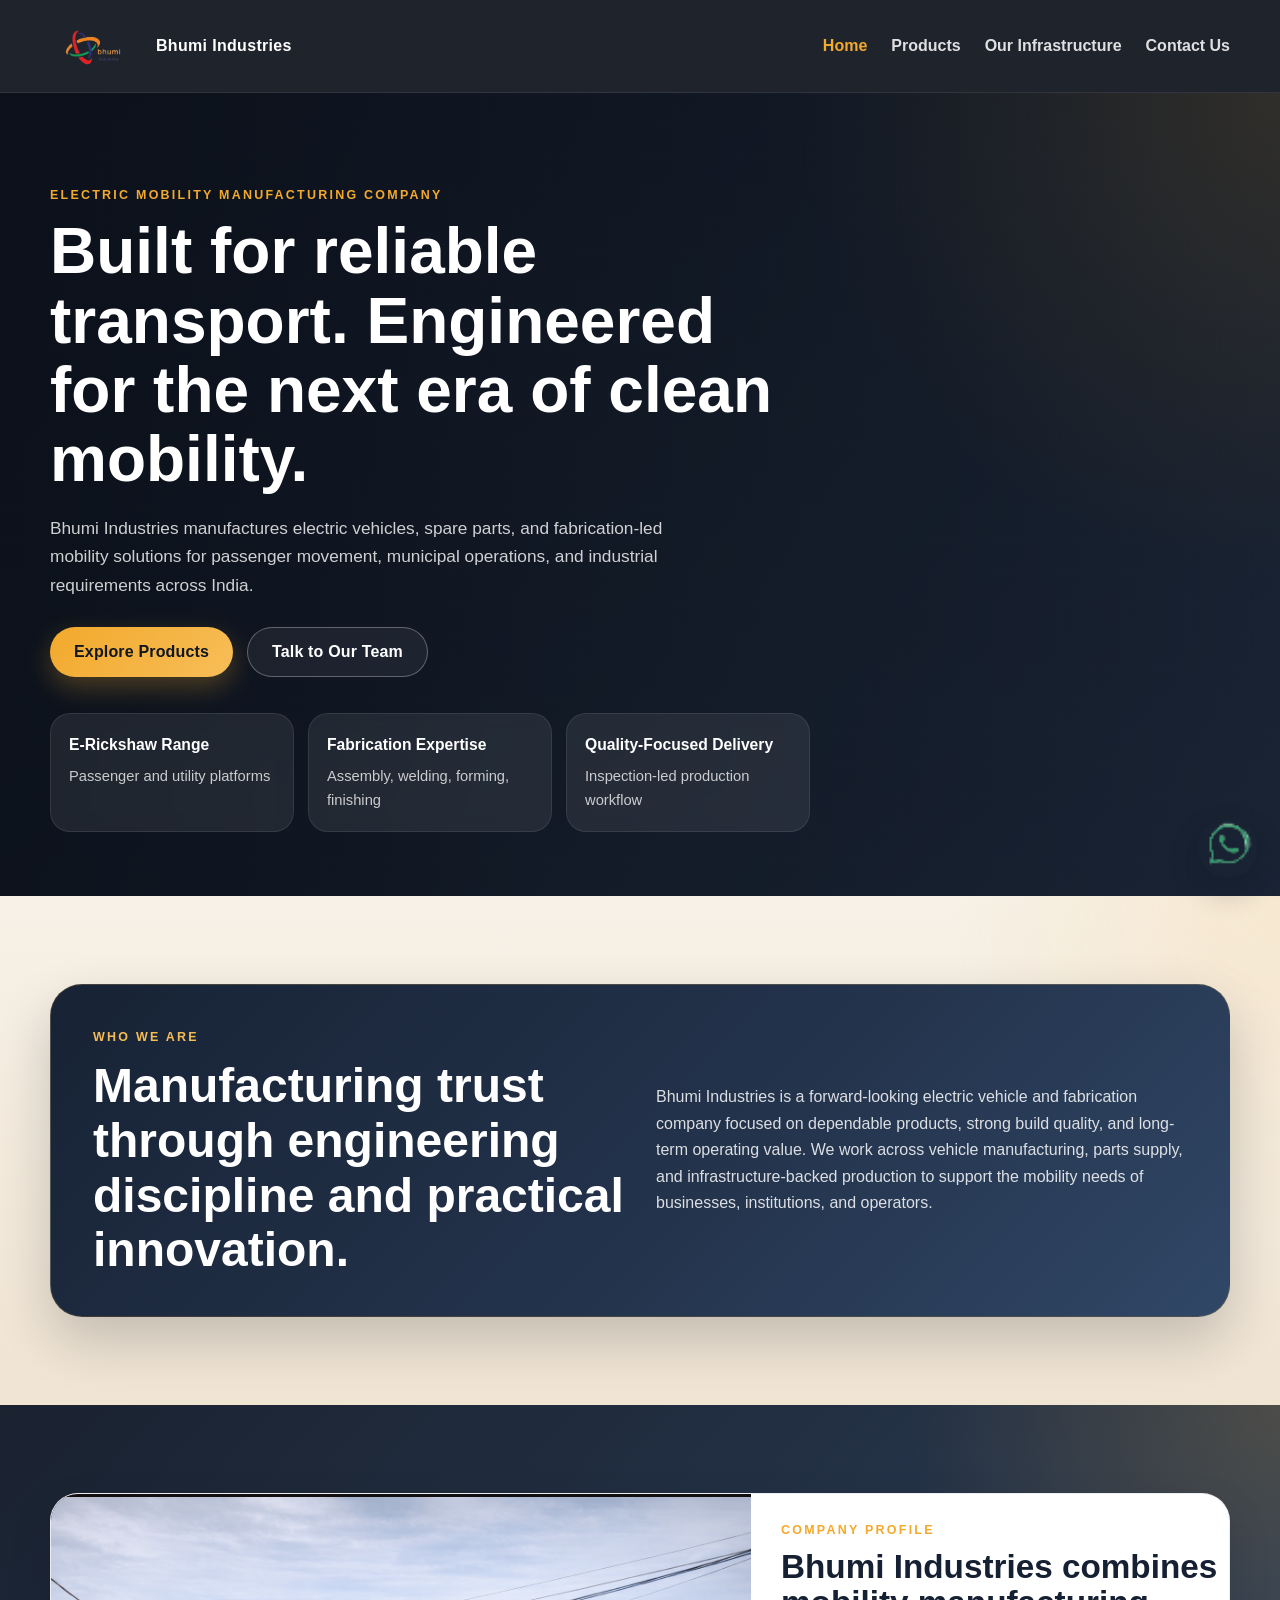
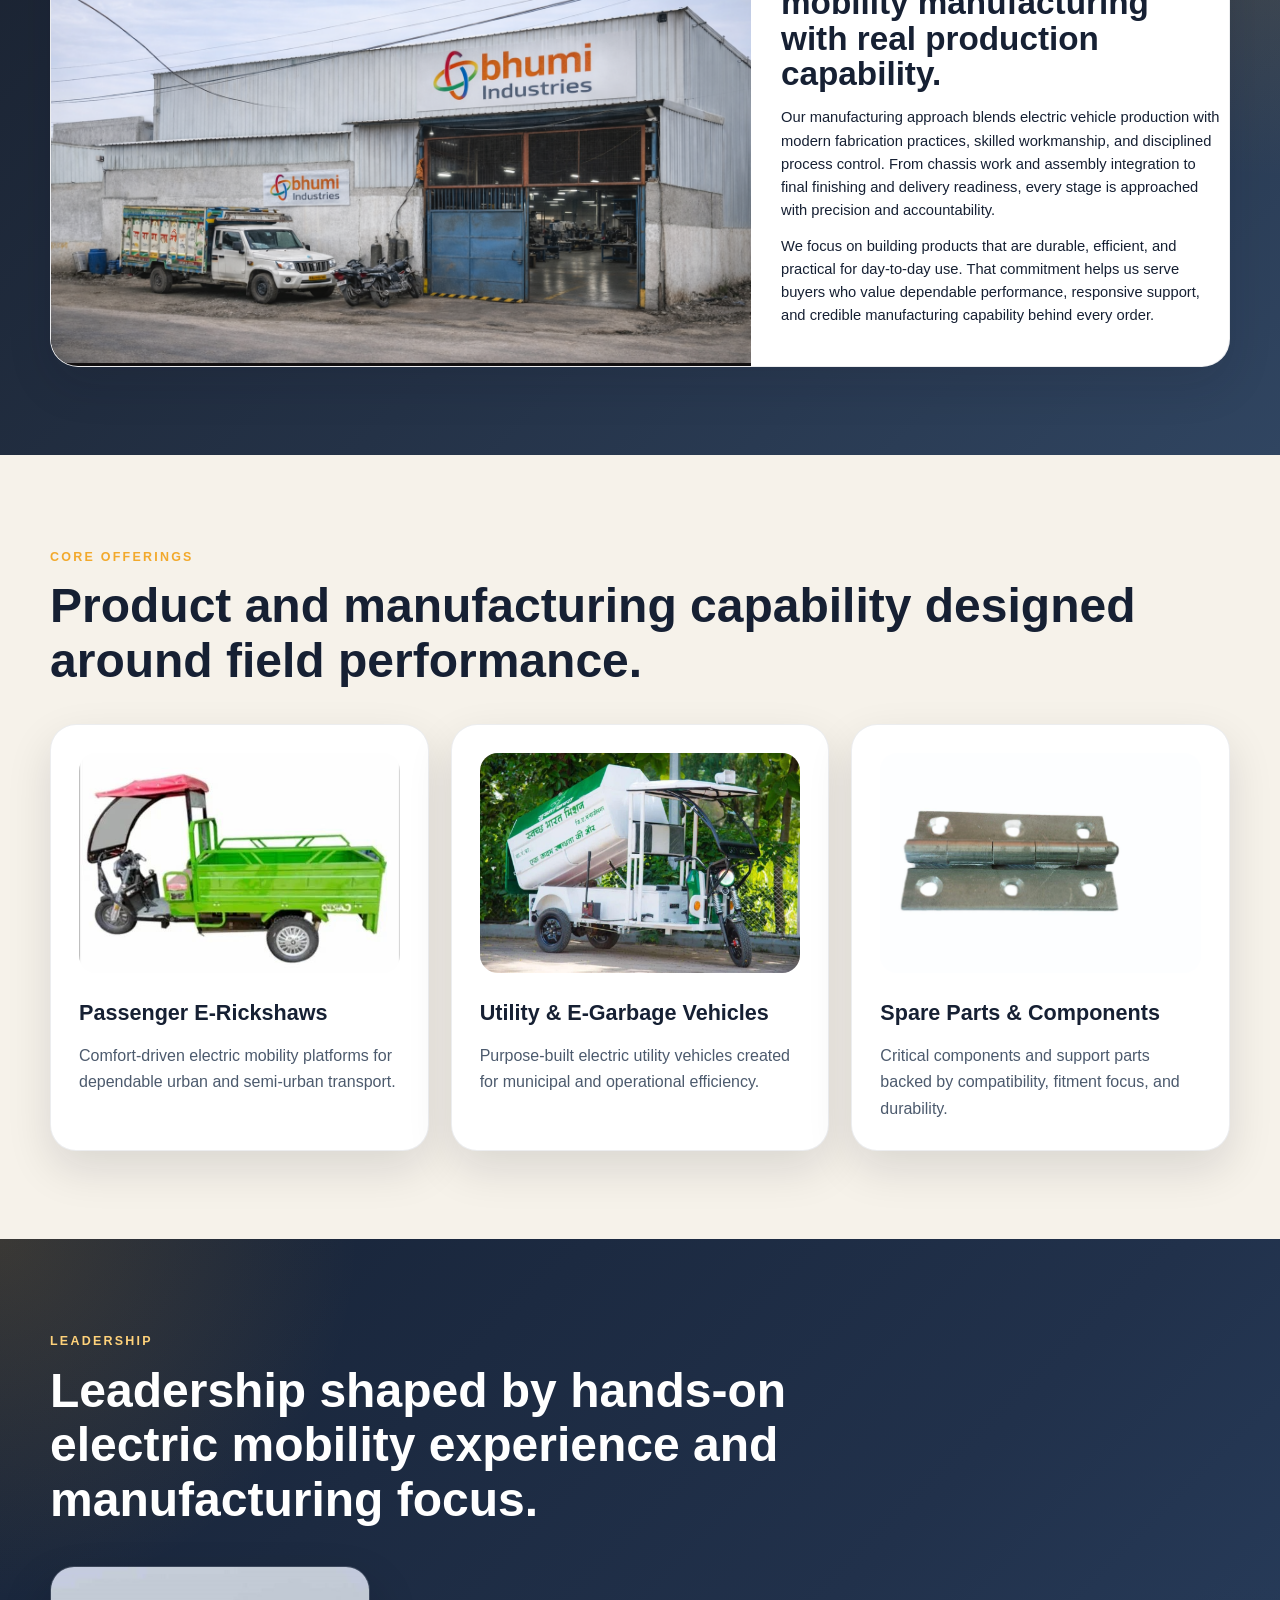
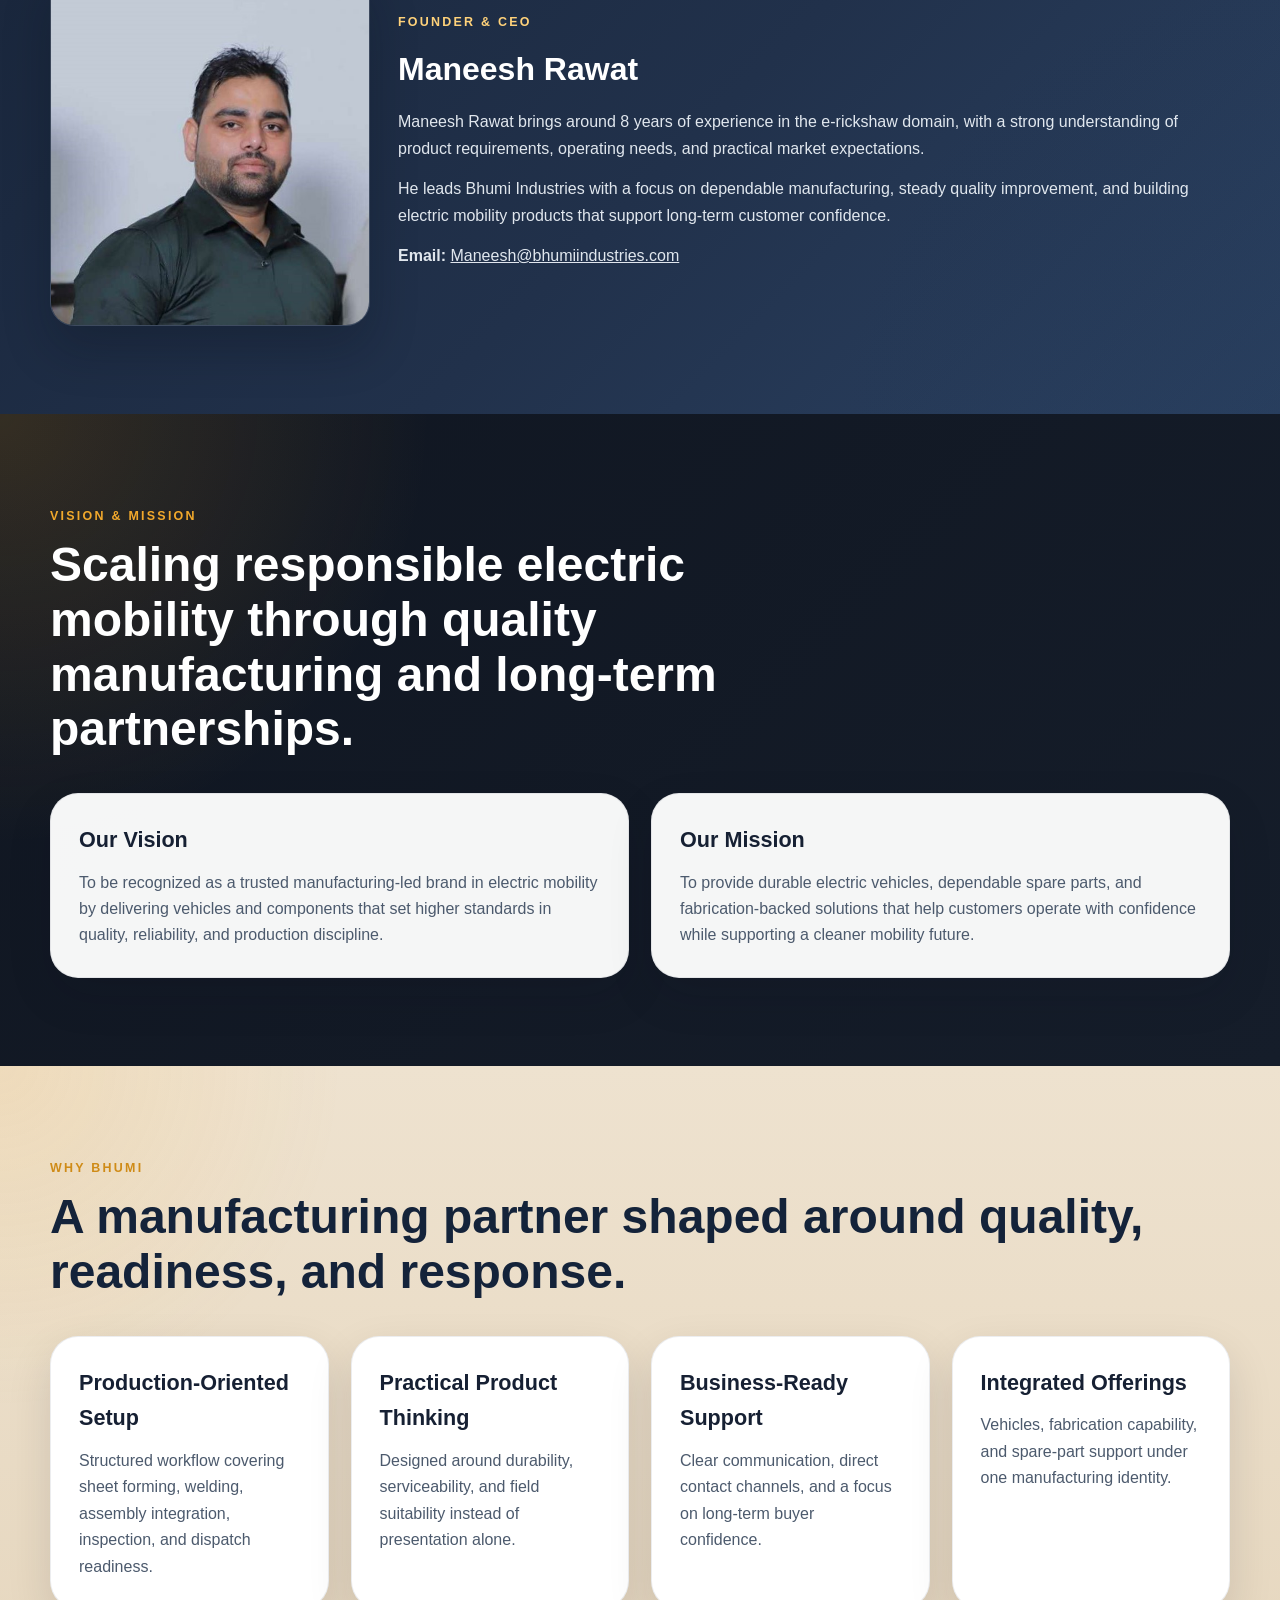
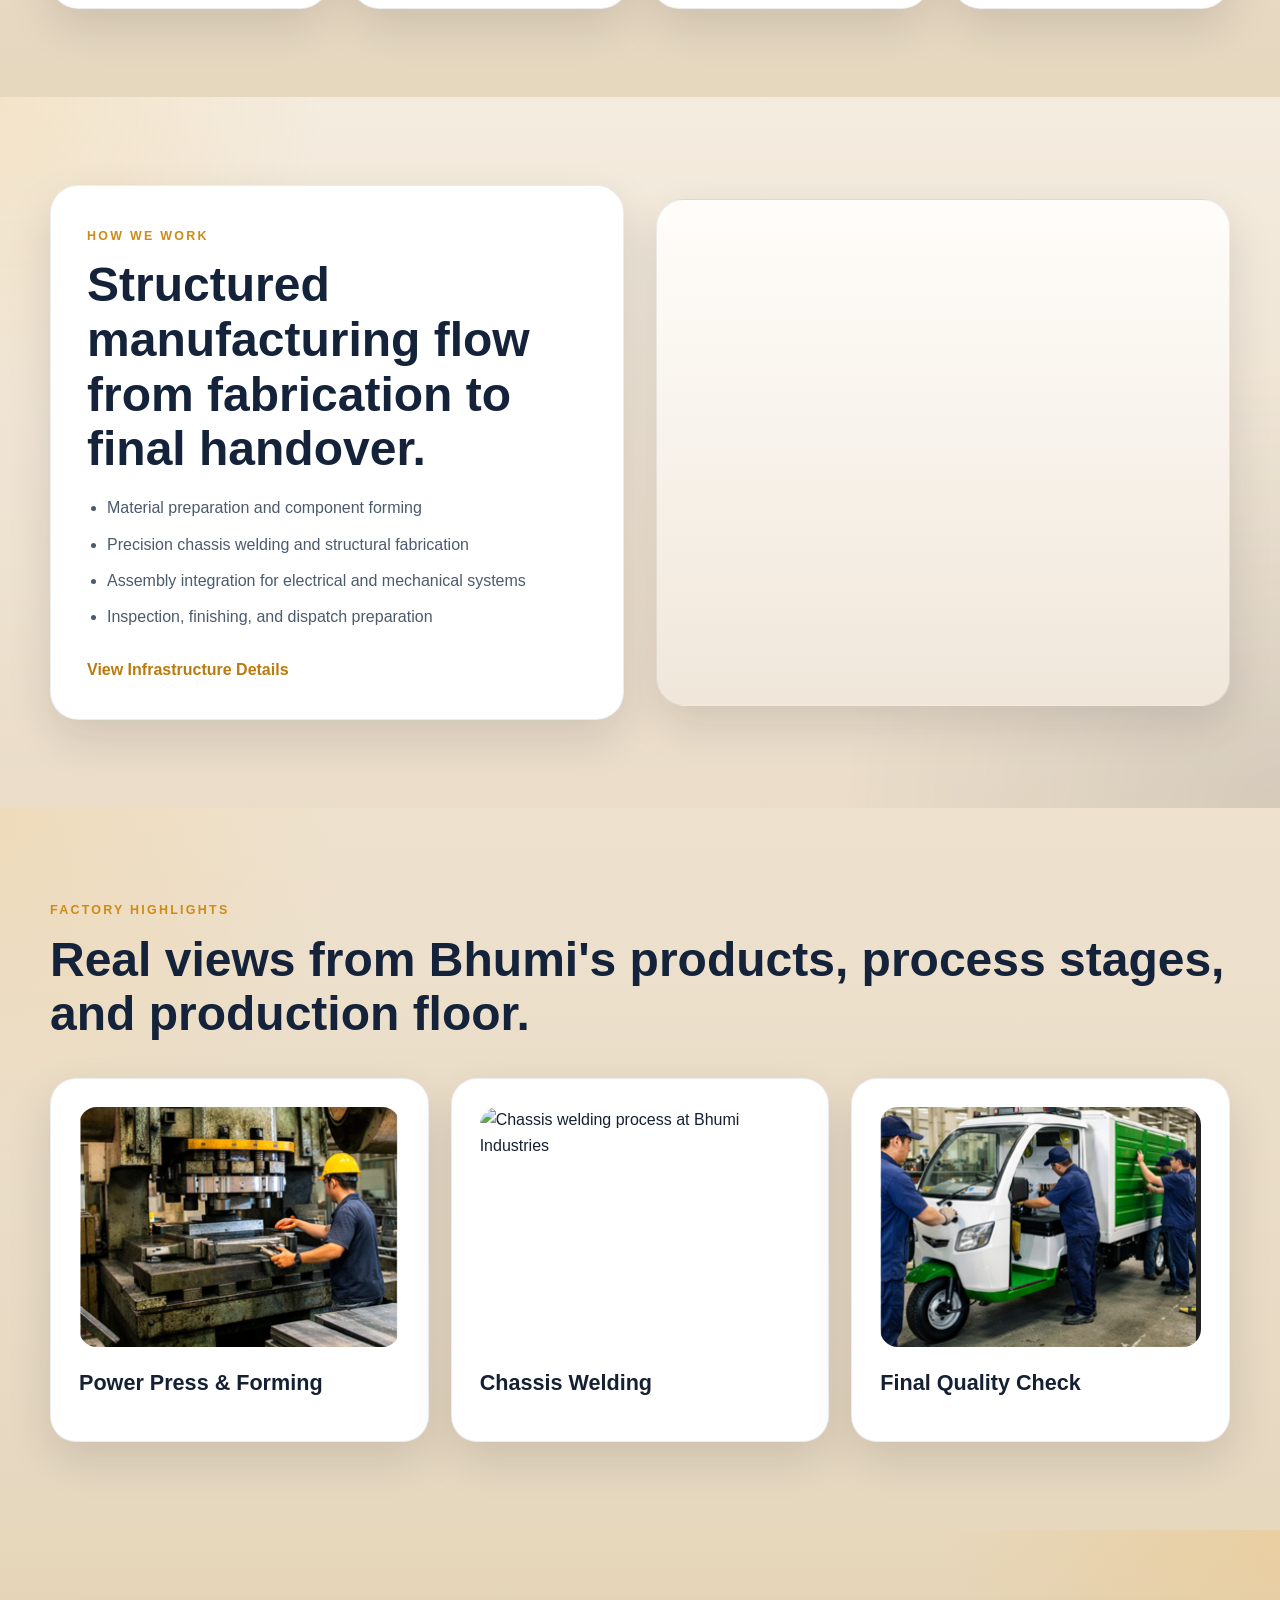
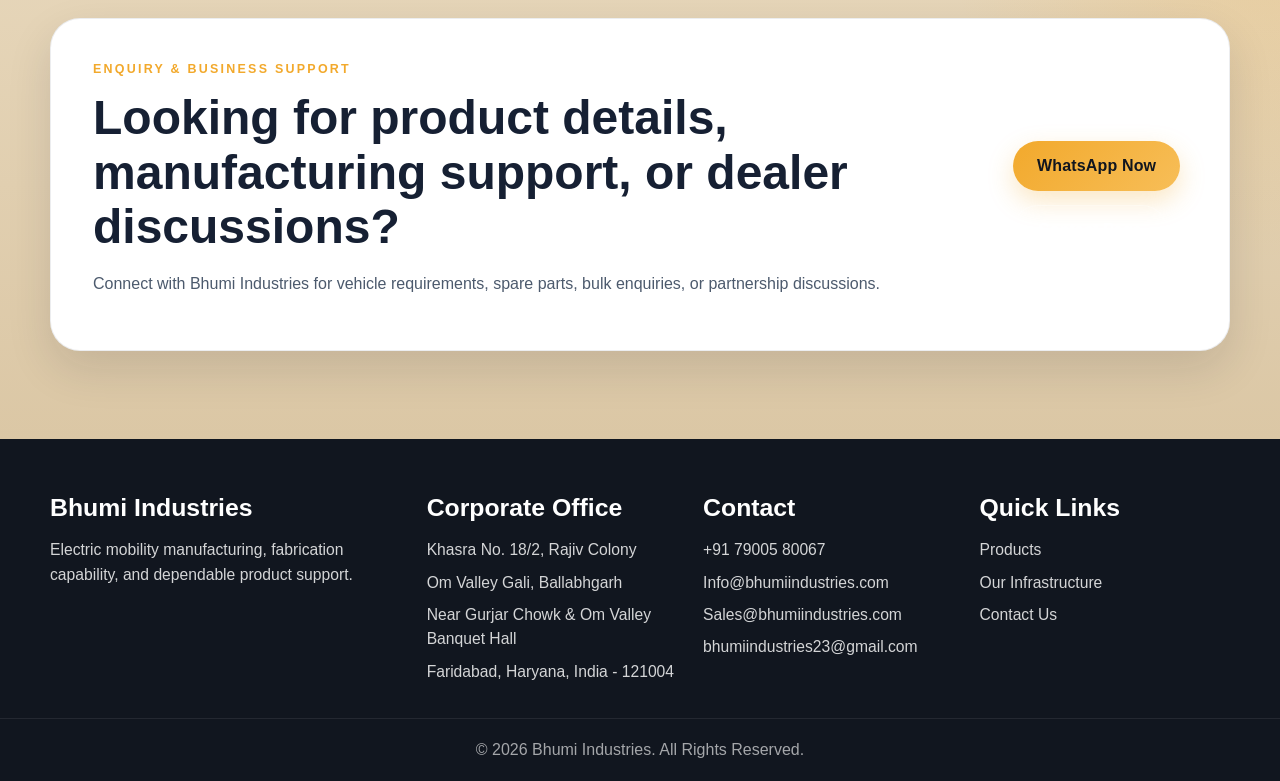
==== commit 42cd83b8: "Remove unused nav toggle from homepage" ====
--- a/index.html
+++ b/index.html
@@ -5,6 +5,7 @@
   <meta name="viewport" content="width=device-width, initial-scale=1.0">
   <meta name="description" content="Bhumi Industries manufactures electric vehicles, spare parts, fabricated assemblies, and mobility solutions backed by real production capability and infrastructure.">
   <title>Bhumi Industries | Electric Mobility & Manufacturing</title>
+  <link rel="icon" type="image/png" href="Images/logo.png">
   <link rel="stylesheet" href="CSS/site.css">
   <script src="JS/main.js" defer></script>
 </head>
@@ -15,11 +16,6 @@
         <img src="Images/logo.png" alt="Bhumi Industries logo">
         <span>Bhumi Industries</span>
       </a>
-      <button class="nav-toggle" type="button" aria-label="Toggle navigation" aria-expanded="false" data-nav-toggle>
-        <span></span>
-        <span></span>
-        <span></span>
-      </button>
       <nav class="site-nav">
         <a class="active" href="index.html">Home</a>
         <a href="products.html">Products</a>
--- a/CSS/site.css
+++ b/CSS/site.css
@@ -71,6 +71,10 @@
 .brand img {
   width: 92px;
   height: auto;
+}
+
+.nav-toggle {
+  display: none;
 }
 
 .site-nav {
@@ -1269,7 +1273,7 @@
 
   .nav-shell {
     min-height: 68px;
-    gap: 10px;
+    gap: 8px;
   }
 
   .brand span {
@@ -1281,12 +1285,14 @@
   }
 
   .site-nav {
-    gap: 12px;
-    justify-content: flex-end;
+    gap: 10px;
+    justify-content: flex-start;
     flex-wrap: nowrap;
     overflow-x: auto;
     white-space: nowrap;
     scrollbar-width: none;
+    flex: 1 1 auto;
+    min-width: 0;
   }
 
   .site-nav::-webkit-scrollbar {
@@ -1294,7 +1300,7 @@
   }
 
   .site-nav a {
-    font-size: 0.8rem;
+    font-size: 0.74rem;
     flex: 0 0 auto;
   }
 
